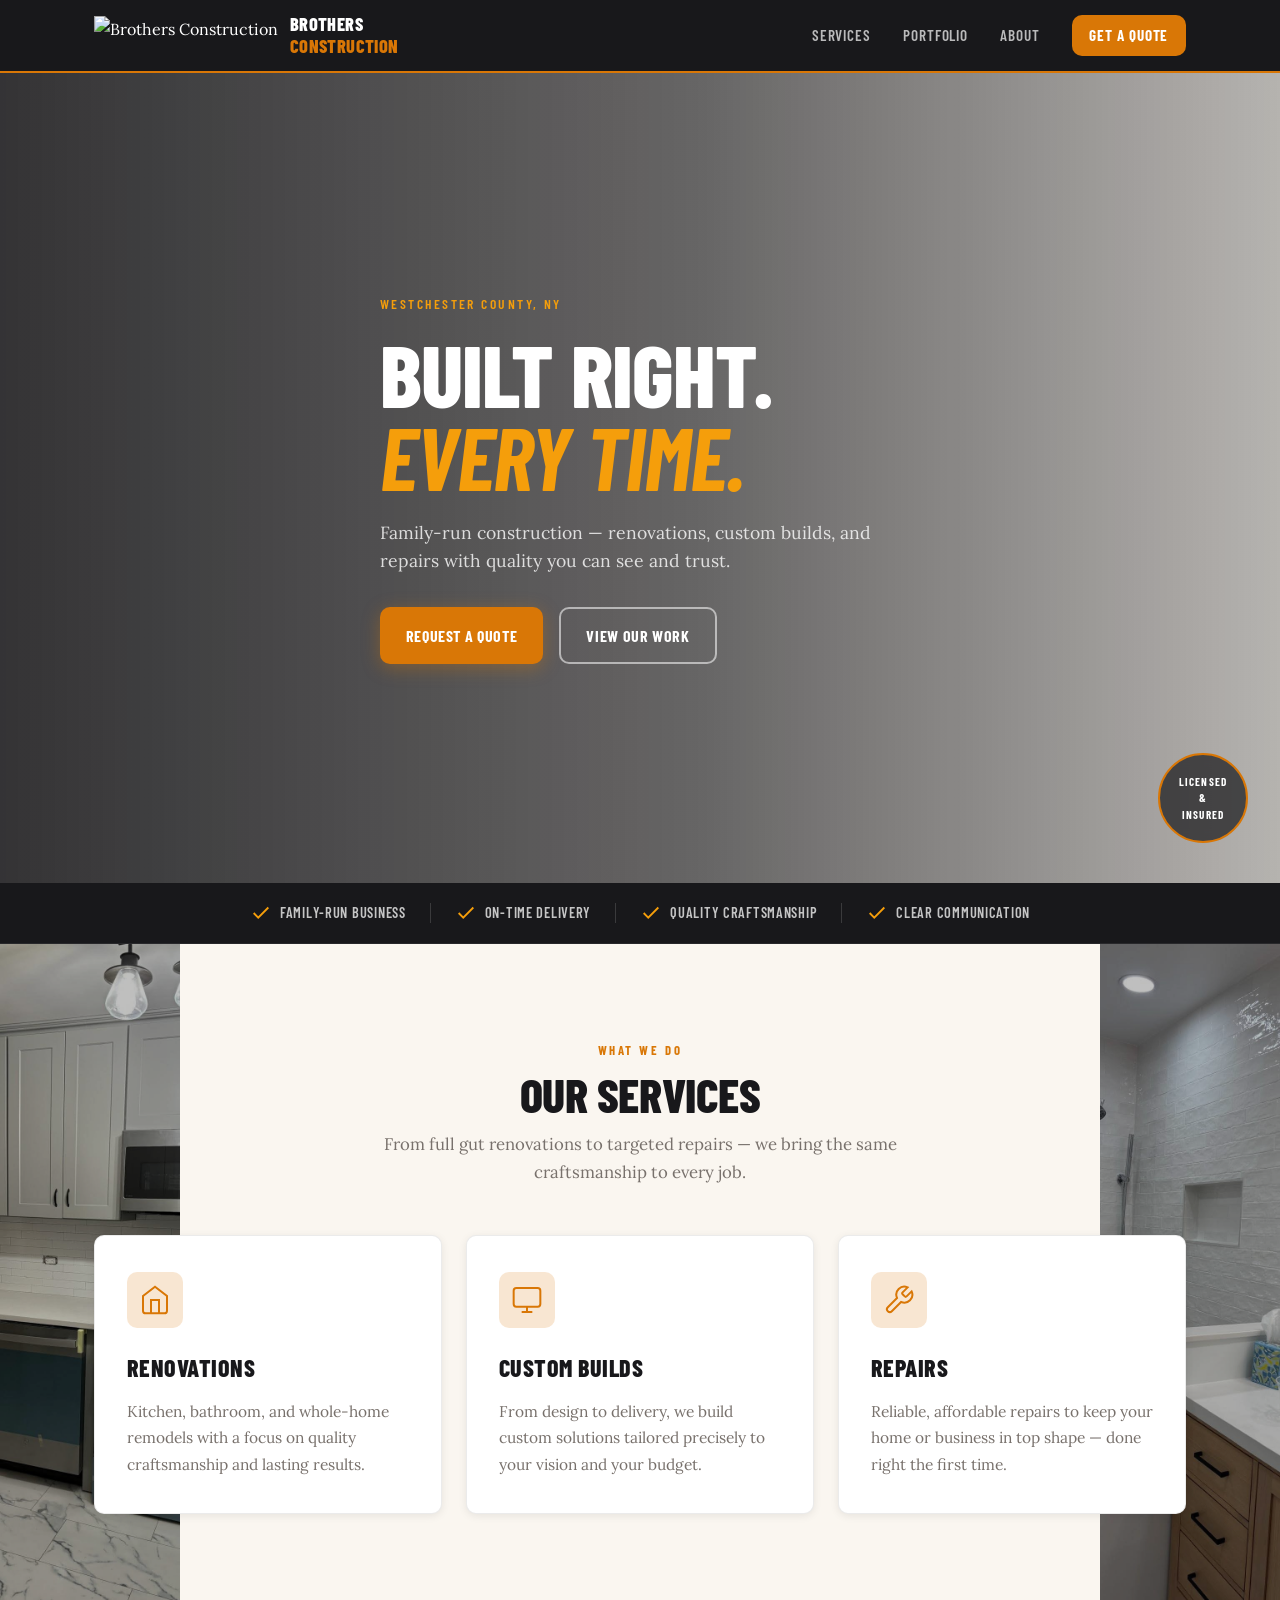
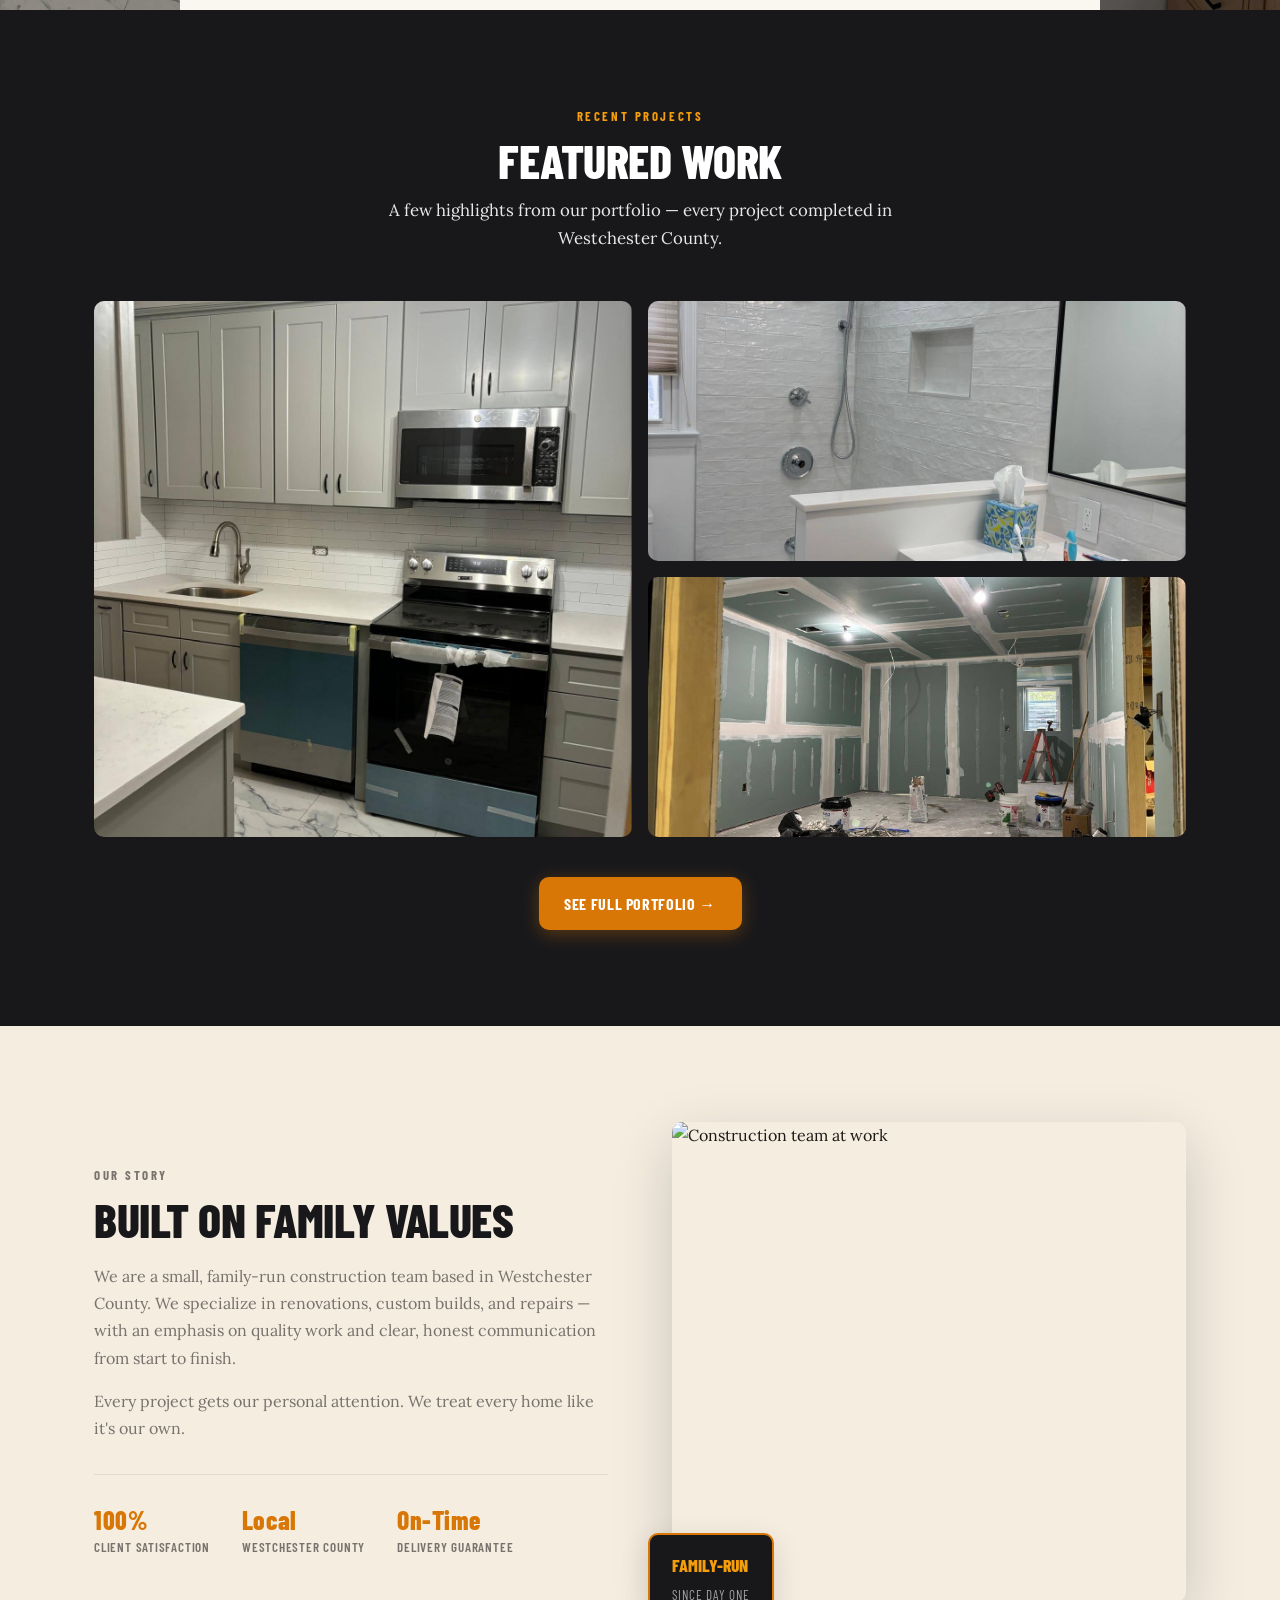
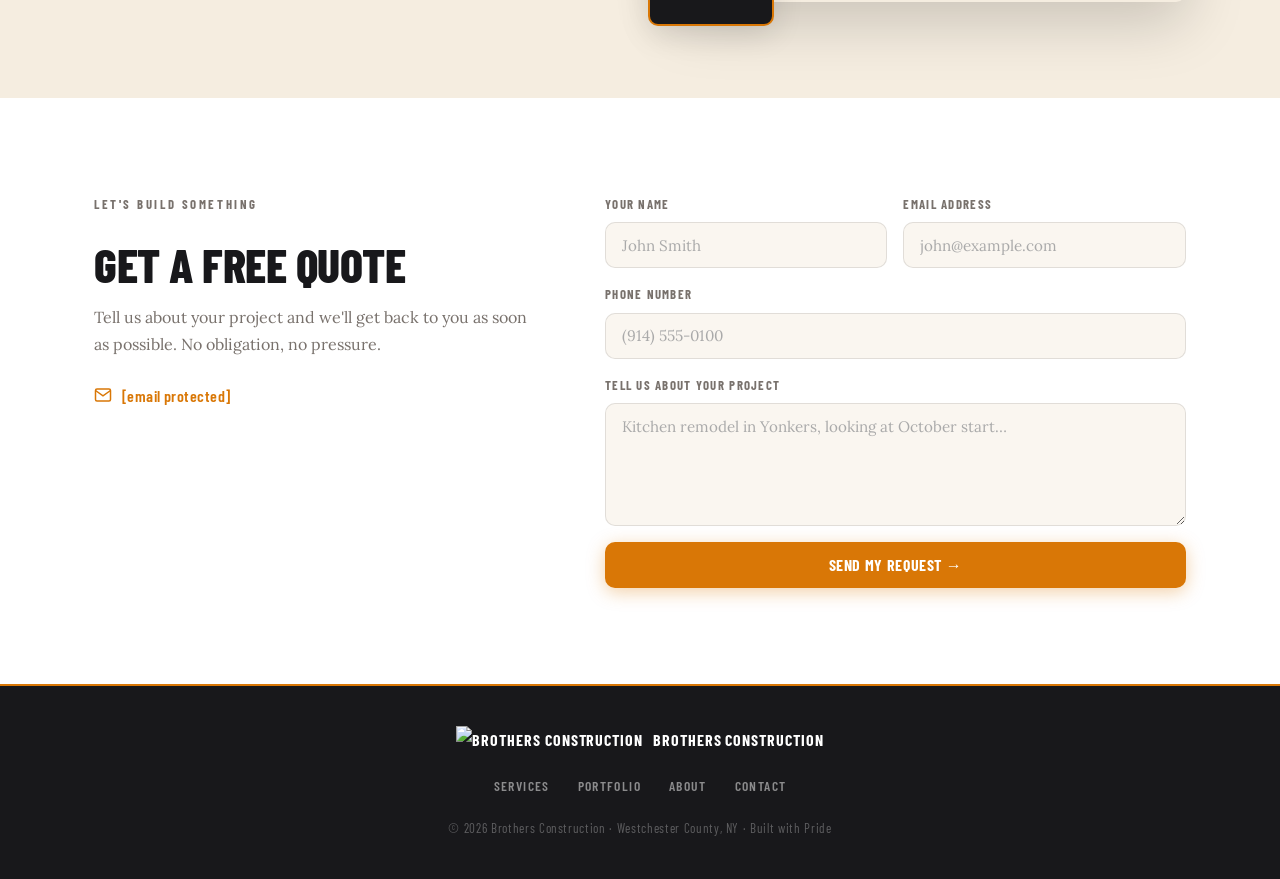
==== files/index.html @ b0f30722 "Add files via upload" ====
<!DOCTYPE html>
<html lang="en">
<head>
  <meta charset="utf-8" />
  <meta name="viewport" content="width=device-width, initial-scale=1" />
  <title>Brothers Construction — Westchester County</title>
  <link rel="stylesheet" href="styles.css">
  <link rel="icon" type="image/svg+xml" href="images/logo.png">
  <link rel="preconnect" href="https://fonts.googleapis.com">
  <link rel="preconnect" href="https://fonts.gstatic.com" crossorigin>
  <link href="https://fonts.googleapis.com/css2?family=Barlow+Condensed:wght@400;600;700;800&family=Lora:ital,wght@0,400;0,600;1,400&display=swap" rel="stylesheet">
</head>
<body>

  <!-- ═══ HEADER ═══ -->
  <header id="site-header">
    <div class="container nav-wrap">
      <a class="brand" href="index.html">
        <img src="images/logo.svg" alt="Brothers Construction" class="logo">
        <span class="brand-text">Brothers<br><em>Construction</em></span>
      </a>
      <nav class="menu" aria-label="Primary">
        <a href="#services">Services</a>
        <a href="portfolio.html">Portfolio</a>
        <a href="#about">About</a>
        <a href="#contact" class="nav-cta">Get a Quote</a>
      </nav>
      <button class="hamburger" aria-label="Open menu" aria-expanded="false" onclick="toggleMenu(this)">
        <span></span><span></span><span></span>
      </button>
    </div>
    <div id="mobile-menu" class="mobile-menu" hidden>
      <a href="#services" onclick="closeMobile()">Services</a>
      <a href="portfolio.html" onclick="closeMobile()">Portfolio</a>
      <a href="#about" onclick="closeMobile()">About</a>
      <a href="#contact" onclick="closeMobile()">Get a Quote</a>
    </div>
  </header>

  <!-- ═══ HERO ═══ -->
  <section class="hero" id="home">
    <div class="hero-overlay"></div>
    <div class="hero-bg" style="background-image:url('https://images.unsplash.com/photo-1556909114-f6e7ad7d3136?auto=format&fit=crop&w=1800&q=80')"></div>
    <div class="container hero-content">
      <p class="hero-eyebrow">Westchester County, NY</p>
      <h1>Built Right.<br><em>Every Time.</em></h1>
      <p class="hero-sub">Family-run construction — renovations, custom builds, and repairs with quality you can see and trust.</p>
      <div class="hero-actions">
        <a class="btn btn-primary" href="#contact">Request a Quote</a>
        <a class="btn btn-ghost" href="portfolio.html">View Our Work</a>
      </div>
    </div>
    <div class="hero-badge">
      <span>Licensed</span>
      <span>&amp;</span>
      <span>Insured</span>
    </div>
  </section>

  <!-- ═══ TRUST BAR ═══ -->
  <div class="trust-bar">
    <div class="container trust-inner">
      <div class="trust-item">
        <svg width="22" height="22" viewBox="0 0 24 24" fill="none" stroke="currentColor" stroke-width="2"><polyline points="20 6 9 17 4 12"/></svg>
        <span>Family-Run Business</span>
      </div>
      <div class="trust-divider"></div>
      <div class="trust-item">
        <svg width="22" height="22" viewBox="0 0 24 24" fill="none" stroke="currentColor" stroke-width="2"><polyline points="20 6 9 17 4 12"/></svg>
        <span>On-Time Delivery</span>
      </div>
      <div class="trust-divider"></div>
      <div class="trust-item">
        <svg width="22" height="22" viewBox="0 0 24 24" fill="none" stroke="currentColor" stroke-width="2"><polyline points="20 6 9 17 4 12"/></svg>
        <span>Quality Craftsmanship</span>
      </div>
      <div class="trust-divider"></div>
      <div class="trust-item">
        <svg width="22" height="22" viewBox="0 0 24 24" fill="none" stroke="currentColor" stroke-width="2"><polyline points="20 6 9 17 4 12"/></svg>
        <span>Clear Communication</span>
      </div>
    </div>
  </div>

  <!-- ═══ SERVICES ═══ -->
  <section id="services" class="section-services">
    <div class="services-side-img services-side-img--left">
      <img src="images/kitchen2 a.jpg" alt="">
    </div>
    <div class="services-side-img services-side-img--right">
      <img src="images/bathroom1 a.jpg" alt="">
    </div>
    <div class="container">
      <div class="section-header">
        <p class="section-label">What We Do</p>
        <h2>Our Services</h2>
        <p class="section-sub">From full gut renovations to targeted repairs — we bring the same craftsmanship to every job.</p>
      </div>
      <div class="services-grid">

        <div class="service-card">
          <div class="service-icon">
            <svg width="32" height="32" viewBox="0 0 24 24" fill="none" stroke="currentColor" stroke-width="1.5"><path d="M3 9l9-7 9 7v11a2 2 0 0 1-2 2H5a2 2 0 0 1-2-2z"/><polyline points="9 22 9 12 15 12 15 22"/></svg>
          </div>
          <h3>Renovations</h3>
          <p>Kitchen, bathroom, and whole-home remodels with a focus on quality craftsmanship and lasting results.</p>
        </div>

        <div class="service-card">
          <div class="service-icon">
            <svg width="32" height="32" viewBox="0 0 24 24" fill="none" stroke="currentColor" stroke-width="1.5"><rect x="2" y="3" width="20" height="14" rx="2"/><line x1="8" y1="21" x2="16" y2="21"/><line x1="12" y1="17" x2="12" y2="21"/></svg>
          </div>
          <h3>Custom Builds</h3>
          <p>From design to delivery, we build custom solutions tailored precisely to your vision and your budget.</p>
        </div>

        <div class="service-card">
          <div class="service-icon">
            <svg width="32" height="32" viewBox="0 0 24 24" fill="none" stroke="currentColor" stroke-width="1.5"><path d="M14.7 6.3a1 1 0 0 0 0 1.4l1.6 1.6a1 1 0 0 0 1.4 0l3.77-3.77a6 6 0 0 1-7.94 7.94l-6.91 6.91a2.12 2.12 0 0 1-3-3l6.91-6.91a6 6 0 0 1 7.94-7.94l-3.76 3.76z"/></svg>
          </div>
          <h3>Repairs</h3>
          <p>Reliable, affordable repairs to keep your home or business in top shape — done right the first time.</p>
        </div>

      </div>
    </div>
  </section>

  <!-- ═══ FEATURED WORK ═══ -->
  <section id="work" class="section-work">
    <div class="container">
      <div class="section-header section-header--light">
        <p class="section-label">Recent Projects</p>
        <h2>Featured Work</h2>
        <p class="section-sub">A few highlights from our portfolio — every project completed in Westchester County.</p>
      </div>
      <div class="work-grid">
        <div class="work-tile work-tile--tall book-wrap">
          <img src="images/kitchen2 a.jpg" alt="Kitchen remodel" loading="lazy">
          <div class="work-tile-label">Kitchen Remodel</div>
        </div>
        <div class="work-tile book-wrap">
          <img src="images/bathroom1 a.jpg" alt="Bathroom renovation" loading="lazy">
          <div class="work-tile-label">Bathroom Renovation</div>
        </div>
        <div class="work-tile book-wrap">
          <img src="images/basement1 a2.jpg" alt="Basement finish" loading="lazy">
          <div class="work-tile-label">Basement Finish</div>
        </div>
      </div>
      <div class="work-cta">
        <a class="btn btn-primary" href="portfolio.html">See Full Portfolio →</a>
      </div>
    </div>
  </section>

  <!-- ═══ ABOUT ═══ -->
  <section id="about" class="section-about">
    <div class="container about-layout">
      <div class="about-text">
        <p class="section-label">Our Story</p>
        <h2>Built on Family Values</h2>
        <p>We are a small, family-run construction team based in Westchester County. We specialize in renovations, custom builds, and repairs — with an emphasis on quality work and clear, honest communication from start to finish.</p>
        <p>Every project gets our personal attention. We treat every home like it's our own.</p>
        <div class="about-stats">
          <div class="stat">
            <span class="stat-num">100%</span>
            <span class="stat-label">Client Satisfaction</span>
          </div>
          <div class="stat">
            <span class="stat-num">Local</span>
            <span class="stat-label">Westchester County</span>
          </div>
          <div class="stat">
            <span class="stat-num">On-Time</span>
            <span class="stat-label">Delivery Guarantee</span>
          </div>
        </div>
      </div>
      <div class="about-img-wrap">
        <img src="https://images.unsplash.com/photo-1581578731548-c64695cc6952?auto=format&fit=crop&w=800&q=80" alt="Construction team at work">
        <div class="about-img-badge">
          <strong>Family-Run</strong>
          <span>Since Day One</span>
        </div>
      </div>
    </div>
  </section>

  <!-- ═══ CONTACT ═══ -->
  <section id="contact" class="section-contact">
    <div class="container contact-layout">
      <div class="contact-text">
        <p class="section-label">Let's Build Something</p>
        <h2>Get a Free Quote</h2>
        <p>Tell us about your project and we'll get back to you as soon as possible. No obligation, no pressure.</p>
        <div class="contact-details">
          <a href="/cdn-cgi/l/email-protection#284a5a475c404d5a5b4b47465b5c5a5d4b5c414746101d684f45494144064b4745" class="contact-link">
            <svg width="18" height="18" viewBox="0 0 24 24" fill="none" stroke="currentColor" stroke-width="2"><path d="M4 4h16c1.1 0 2 .9 2 2v12c0 1.1-.9 2-2 2H4c-1.1 0-2-.9-2-2V6c0-1.1.9-2 2-2z"/><polyline points="22,6 12,13 2,6"/></svg>
            <span class="__cf_email__" data-cfemail="4c2e3e233824293e3f2f23223f383e392f3825232274790c2b212d2520622f2321">[email&#160;protected]</span>
          </a>
        </div>
      </div>
      <form class="contact-form" method="post" action="#" onsubmit="handleSubmit(event)">
        <div class="form-row">
          <label class="form-field">
            <span>Your Name</span>
            <input required name="name" autocomplete="name" placeholder="John Smith">
          </label>
          <label class="form-field">
            <span>Email Address</span>
            <input required type="email" name="email" autocomplete="email" placeholder="john@example.com">
          </label>
        </div>
        <label class="form-field">
          <span>Phone Number</span>
          <input name="phone" autocomplete="tel" placeholder="(914) 555-0100">
        </label>
        <label class="form-field">
          <span>Tell us about your project</span>
          <textarea required name="message" rows="5" placeholder="Kitchen remodel in Yonkers, looking at October start…"></textarea>
        </label>
        <button class="btn btn-primary btn-full" type="submit">Send My Request →</button>
        <p id="form-success" class="form-success" hidden>✓ Thanks! We'll be in touch soon.</p>
      </form>
    </div>
  </section>

  <!-- ═══ FOOTER ═══ -->
  <footer>
    <div class="container footer-inner">
      <a class="brand brand--footer" href="index.html">
        <img src="images/logo.svg" alt="Brothers Construction" class="logo logo--sm">
        <span>Brothers Construction</span>
      </a>
      <nav class="footer-nav">
        <a href="#services">Services</a>
        <a href="portfolio.html">Portfolio</a>
        <a href="#about">About</a>
        <a href="#contact">Contact</a>
      </nav>
      <p class="footer-copy">© <span id="year"></span> Brothers Construction · Westchester County, NY · Built with Pride</p>
    </div>
  </footer>

  <script data-cfasync="false" src="/cdn-cgi/scripts/5c5dd728/cloudflare-static/email-decode.min.js"></script><script>
    document.getElementById('year').textContent = new Date().getFullYear();

    function toggleMenu(btn) {
      const menu = document.getElementById('mobile-menu');
      const open = !menu.hidden;
      menu.hidden = open;
      btn.setAttribute('aria-expanded', String(!open));
      btn.classList.toggle('is-open', !open);
    }

    function closeMobile() {
      const menu = document.getElementById('mobile-menu');
      menu.hidden = true;
      document.querySelector('.hamburger').setAttribute('aria-expanded', 'false');
    }

    function handleSubmit(e) {
      e.preventDefault();
      document.getElementById('form-success').hidden = false;
      e.target.reset();
    }

    // Scroll-reveal
    const observer = new IntersectionObserver((entries) => {
      entries.forEach(el => {
        if (el.isIntersecting) { el.target.classList.add('revealed'); observer.unobserve(el.target); }
      });
    }, { threshold: 0.1 });
    document.querySelectorAll('.service-card, .about-text, .about-img-wrap, .contact-text, .contact-form').forEach(el => {
      el.classList.add('reveal');
      observer.observe(el);
    });

    // Book-open observer
    const bookObserver = new IntersectionObserver((entries) => {
      entries.forEach((entry, i) => {
        if (entry.isIntersecting) {
          setTimeout(() => entry.target.classList.add('book-open'), i * 150);
          bookObserver.unobserve(entry.target);
        }
      });
    }, { threshold: 0.2 });
    document.querySelectorAll('.book-wrap').forEach(el => bookObserver.observe(el));

    // Services side images — slide in on enter, slide out on exit
    const servicesSection = document.getElementById('services');
    function updateSideImages() {
      const rect = servicesSection.getBoundingClientRect();
      const inView  = rect.top < window.innerHeight * 0.75 && rect.bottom > window.innerHeight * 0.25;
      const pastView = rect.bottom < window.innerHeight * 0.25;
      servicesSection.classList.toggle('side-visible', inView);
      servicesSection.classList.toggle('side-gone', pastView);
    }
    window.addEventListener('scroll', updateSideImages, { passive: true });
    updateSideImages();

    // Sticky header shrink
    window.addEventListener('scroll', () => {
      document.getElementById('site-header').classList.toggle('scrolled', window.scrollY > 60);
    });
  </script>
</body>
</html>
---- files/styles.css ----
/* ═══════════════════════════════════════════════
   Brothers Construction — Revamped Stylesheet
   Aesthetic: Industrial-Craftsman · Dark & Warm
═══════════════════════════════════════════════ */

@import url('https://fonts.googleapis.com/css2?family=Barlow+Condensed:wght@400;600;700;800&family=Lora:ital,wght@0,400;0,600;1,400&display=swap');

:root {
  /* Palette */
  --coal:    #18181b;
  --slate:   #27272a;
  --slate2:  #3f3f46;
  --cream:   #faf6f0;
  --warm:    #f5ede0;
  --amber:   #d97706;
  --amber2:  #f59e0b;
  --amber-glow: rgba(217,119,6,.18);
  --white:   #ffffff;
  --ink:     #1c1917;
  --muted:   #78716c;
  --border:  rgba(0,0,0,.08);

  /* Typography */
  --font-display: 'Barlow Condensed', sans-serif;
  --font-body:    'Lora', Georgia, serif;

  /* Radius & Shadow */
  --r: 10px;
  --shadow-sm:  0 2px 8px rgba(0,0,0,.08);
  --shadow-md:  0 8px 30px rgba(0,0,0,.12);
  --shadow-lg:  0 20px 60px rgba(0,0,0,.18);
  --ring: 0 0 0 3px rgba(217,119,6,.4);
}

/* ── Reset ── */
*, *::before, *::after { box-sizing: border-box; margin: 0; padding: 0; }
html { scroll-behavior: smooth; font-size: 16px; }
body {
  font-family: var(--font-body);
  background: var(--cream);
  color: var(--ink);
  line-height: 1.7;
  -webkit-font-smoothing: antialiased;
}
img { display: block; max-width: 100%; }
a { color: inherit; text-decoration: none; }
button { font-family: inherit; }

/* ── Layout ── */
.container { max-width: 1140px; margin-inline: auto; padding-inline: 1.5rem; }

/* ── Scroll Reveal ── */
.reveal { opacity: 0; transform: translateY(28px); transition: opacity .6s ease, transform .6s ease; }
.reveal.revealed { opacity: 1; transform: none; }

/* ── Book-Open Reveal ── */
.book-wrap {
  position: relative;
  overflow: hidden;
  border-radius: 8px;
}
/* The actual image sits behind the panels */
.book-wrap img {
  display: block;
  width: 100%;
  height: 100%;
  object-fit: cover;
}
/* Left and right panels overlay the image */
.book-wrap::before,
.book-wrap::after {
  content: '';
  position: absolute;
  top: 0;
  width: 50.5%; /* slight overlap to avoid hairline gap */
  height: 100%;
  background: var(--coal);
  z-index: 2;
  transition: transform .9s cubic-bezier(.16,1,.3,1);
  transform-origin: center;
}
.book-wrap::before {
  left: 0;
  transform-origin: left center;
  transform: rotateY(0deg);
}
.book-wrap::after {
  right: 0;
  transform-origin: right center;
  transform: rotateY(0deg);
}
/* Open state — panels swing away */
.book-wrap.book-open::before {
  transform: rotateY(-90deg);
}
.book-wrap.book-open::after {
  transform: rotateY(90deg);
}
/* Stagger right panel slightly */
.book-wrap.book-open::after {
  transition-delay: .08s;
}

/* ════════════════════════
   BUTTONS
════════════════════════ */
.btn {
  display: inline-flex;
  align-items: center;
  gap: .5rem;
  font-family: var(--font-display);
  font-weight: 700;
  font-size: 1rem;
  letter-spacing: .04em;
  text-transform: uppercase;
  border: none;
  border-radius: var(--r);
  padding: .8rem 1.6rem;
  cursor: pointer;
  transition: transform .15s ease, box-shadow .15s ease, background .15s ease;
}
.btn:focus-visible { outline: none; box-shadow: var(--ring); }
.btn:active { transform: scale(.97); }

.btn-primary {
  background: var(--amber);
  color: #fff;
  box-shadow: 0 4px 18px rgba(217,119,6,.35);
}
.btn-primary:hover {
  background: var(--amber2);
  box-shadow: 0 6px 24px rgba(217,119,6,.45);
  transform: translateY(-2px);
}

.btn-ghost {
  background: transparent;
  color: #fff;
  border: 2px solid rgba(255,255,255,.55);
}
.btn-ghost:hover {
  background: rgba(255,255,255,.12);
  border-color: #fff;
}

.btn-full { width: 100%; justify-content: center; }

/* ════════════════════════
   HEADER
════════════════════════ */
#site-header {
  position: sticky;
  top: 0;
  z-index: 100;
  background: var(--coal);
  border-bottom: 2px solid var(--amber);
  transition: padding .25s ease, box-shadow .25s ease;
}
#site-header.scrolled {
  box-shadow: 0 4px 24px rgba(0,0,0,.3);
}

.nav-wrap {
  display: flex;
  align-items: center;
  justify-content: space-between;
  padding-block: .9rem;
  gap: 1rem;
}

.brand {
  display: flex;
  align-items: center;
  gap: .75rem;
  color: #fff;
}
.brand-text {
  font-family: var(--font-display);
  font-weight: 800;
  font-size: 1.15rem;
  line-height: 1.15;
  letter-spacing: .02em;
  text-transform: uppercase;
  color: #fff;
}
.brand-text em {
  font-style: normal;
  color: var(--amber);
}
.logo { height: 40px; width: auto; }
.logo--sm { height: 28px; }

.menu {
  display: flex;
  align-items: center;
  gap: 2rem;
}
.menu a {
  font-family: var(--font-display);
  font-weight: 600;
  font-size: .95rem;
  letter-spacing: .06em;
  text-transform: uppercase;
  color: rgba(255,255,255,.7);
  transition: color .15s;
}
.menu a:hover { color: #fff; }
.nav-cta {
  background: var(--amber) !important;
  color: #fff !important;
  padding: .5rem 1.1rem;
  border-radius: var(--r);
  font-weight: 700 !important;
  transition: background .15s, transform .15s !important;
}
.nav-cta:hover { background: var(--amber2) !important; transform: translateY(-1px); }

/* Hamburger */
.hamburger {
  display: none;
  flex-direction: column;
  gap: 5px;
  background: transparent;
  border: none;
  cursor: pointer;
  padding: .3rem;
}
.hamburger span {
  display: block;
  width: 24px;
  height: 2px;
  background: #fff;
  border-radius: 2px;
  transition: transform .25s, opacity .25s;
}
.hamburger.is-open span:nth-child(1) { transform: translateY(7px) rotate(45deg); }
.hamburger.is-open span:nth-child(2) { opacity: 0; }
.hamburger.is-open span:nth-child(3) { transform: translateY(-7px) rotate(-45deg); }

/* Mobile menu */
.mobile-menu {
  background: var(--slate);
  border-top: 1px solid rgba(255,255,255,.08);
  padding-block: .5rem;
}
.mobile-menu a {
  display: block;
  font-family: var(--font-display);
  font-weight: 600;
  font-size: 1rem;
  letter-spacing: .06em;
  text-transform: uppercase;
  color: rgba(255,255,255,.75);
  padding: .9rem 1.5rem;
  border-bottom: 1px solid rgba(255,255,255,.06);
  transition: color .15s, background .15s;
}
.mobile-menu a:last-child { border: none; }
.mobile-menu a:hover { color: var(--amber2); background: rgba(255,255,255,.04); }

/* ════════════════════════
   HERO
════════════════════════ */
.hero {
  position: relative;
  min-height: 90vh;
  display: flex;
  align-items: center;
  overflow: hidden;
  padding-block: 6rem;
}
.hero-bg {
  position: absolute;
  inset: 0;
  background-size: cover;
  background-position: center;
  transform: scale(1.04);
  transition: transform 8s ease;
  animation: heroZoom 8s ease forwards;
}
@keyframes heroZoom { from { transform: scale(1.04); } to { transform: scale(1); } }

.hero-overlay {
  position: absolute;
  inset: 0;
  background: linear-gradient(
    to right,
    rgba(24,24,27,.88) 0%,
    rgba(24,24,27,.65) 55%,
    rgba(24,24,27,.3) 100%
  );
  z-index: 1;
}
.hero-content {
  position: relative;
  z-index: 2;
  max-width: 680px;
  animation: heroFade .9s ease .1s both;
}
@keyframes heroFade { from { opacity: 0; transform: translateY(24px); } to { opacity: 1; transform: none; } }

.hero-eyebrow {
  font-family: var(--font-display);
  font-weight: 600;
  font-size: .85rem;
  letter-spacing: .18em;
  text-transform: uppercase;
  color: var(--amber2);
  margin-bottom: 1rem;
}
.hero h1 {
  font-family: var(--font-display);
  font-weight: 800;
  font-size: clamp(3rem, 7vw, 5.5rem);
  line-height: .95;
  letter-spacing: -.01em;
  text-transform: uppercase;
  color: #fff;
  margin-bottom: 1.25rem;
}
.hero h1 em {
  font-style: italic;
  color: var(--amber2);
  font-weight: 700;
}
.hero-sub {
  font-size: 1.1rem;
  color: rgba(255,255,255,.8);
  max-width: 520px;
  margin-bottom: 2rem;
  line-height: 1.6;
}
.hero-actions { display: flex; gap: 1rem; flex-wrap: wrap; }

.hero-badge {
  position: absolute;
  bottom: 2.5rem;
  right: 2rem;
  z-index: 2;
  display: flex;
  flex-direction: column;
  align-items: center;
  justify-content: center;
  width: 90px;
  height: 90px;
  border-radius: 50%;
  border: 2px solid var(--amber);
  background: rgba(24,24,27,.7);
  backdrop-filter: blur(6px);
  color: #fff;
  font-family: var(--font-display);
  font-weight: 700;
  font-size: .7rem;
  letter-spacing: .1em;
  text-transform: uppercase;
  text-align: center;
  line-height: 1.4;
  gap: 1px;
  animation: badgeSpin 20s linear infinite;
}
@keyframes badgeSpin { to { transform: rotate(360deg); } }
.hero-badge span { animation: badgeSpin 20s linear infinite reverse; display: block; }

/* ════════════════════════
   TRUST BAR
════════════════════════ */
.trust-bar {
  background: var(--coal);
  border-bottom: 1px solid rgba(255,255,255,.07);
  padding-block: 1.1rem;
}
.trust-inner {
  display: flex;
  align-items: center;
  justify-content: center;
  gap: 1.5rem;
  flex-wrap: wrap;
}
.trust-item {
  display: flex;
  align-items: center;
  gap: .5rem;
  color: rgba(255,255,255,.75);
  font-family: var(--font-display);
  font-weight: 600;
  font-size: .9rem;
  letter-spacing: .05em;
  text-transform: uppercase;
}
.trust-item svg { color: var(--amber2); flex-shrink: 0; }
.trust-divider { width: 1px; height: 20px; background: rgba(255,255,255,.15); }

/* ════════════════════════
   SECTION SHARED
════════════════════════ */
.section-header { text-align: center; margin-bottom: 3rem; }
.section-header--light h2,
.section-header--light .section-sub { color: rgba(255,255,255,.9); }
.section-header--light .section-label { color: var(--amber2); }

.section-label {
  display: block;
  font-family: var(--font-display);
  font-weight: 700;
  font-size: .8rem;
  letter-spacing: .2em;
  text-transform: uppercase;
  color: var(--amber);
  margin-bottom: .5rem;
}
h2 {
  font-family: var(--font-display);
  font-weight: 800;
  font-size: clamp(2rem, 4vw, 3rem);
  line-height: 1;
  letter-spacing: -.01em;
  text-transform: uppercase;
  color: var(--coal);
  margin-bottom: .75rem;
}
.section-sub { color: var(--muted); font-size: 1.05rem; max-width: 540px; margin-inline: auto; }

/* ════════════════════════
   SERVICES
════════════════════════ */
.section-services {
  padding-block: 6rem;
  background: var(--cream);
  position: relative;
  overflow: hidden;
}

/* Side images */
.services-side-img {
  position: absolute;
  top: 0;
  width: 180px;
  height: 100%;
  pointer-events: none;
  z-index: 0;
  overflow: hidden;
}
.services-side-img--left  { left: 0; }
.services-side-img--right { right: 0; }

.services-side-img img {
  width: 100%;
  height: 100%;
  object-fit: cover;
  opacity: 0;
  transform: translateY(-60px);
  transition: transform .7s cubic-bezier(.16,1,.3,1), opacity .5s ease;
  border-radius: 0;
  filter: brightness(.75) saturate(.85);
}
/* Fade-in when section is in view */
.section-services.side-visible .services-side-img img {
  opacity: 1;
  transform: translateY(0);
}
.services-side-img--right img {
  transition-delay: .1s;
}
/* Fade out as user scrolls past */
.section-services.side-gone .services-side-img img {
  opacity: 0;
  transform: translateY(-60px);
  transition: transform .5s ease, opacity .4s ease;
}

/* Container sits above the images */
.section-services .container { position: relative; z-index: 1; }

.services-grid {
  display: grid;
  grid-template-columns: repeat(auto-fit, minmax(280px, 1fr));
  gap: 1.5rem;
}
.service-card {
  background: var(--white);
  border: 1px solid var(--border);
  border-radius: var(--r);
  padding: 2.25rem 2rem;
  box-shadow: var(--shadow-sm);
  transition: box-shadow .2s ease, transform .2s ease;
  position: relative;
  overflow: hidden;
}
.service-card::before {
  content: '';
  position: absolute;
  top: 0; left: 0; right: 0;
  height: 3px;
  background: linear-gradient(90deg, var(--amber), var(--amber2));
  transform: scaleX(0);
  transform-origin: left;
  transition: transform .3s ease;
}
.service-card:hover { box-shadow: var(--shadow-md); transform: translateY(-4px); }
.service-card:hover::before { transform: scaleX(1); }

.service-icon {
  width: 56px; height: 56px;
  display: flex; align-items: center; justify-content: center;
  background: var(--amber-glow);
  border-radius: var(--r);
  margin-bottom: 1.25rem;
  color: var(--amber);
}
.service-card h3 {
  font-family: var(--font-display);
  font-weight: 800;
  font-size: 1.5rem;
  letter-spacing: .02em;
  text-transform: uppercase;
  color: var(--coal);
  margin-bottom: .6rem;
}
.service-card p { color: var(--muted); font-size: .97rem; }

/* ════════════════════════
   FEATURED WORK
════════════════════════ */
.section-work { padding-block: 6rem; background: var(--coal); }
.section-work h2 { color: #fff; }

.work-grid {
  display: grid;
  grid-template-columns: 1fr 1fr;
  grid-template-rows: 260px 260px;
  gap: 1rem;
}
.work-tile {
  position: relative;
  border-radius: var(--r);
  overflow: hidden;
  cursor: pointer;
  perspective: 800px;
}
.work-tile--tall { grid-row: span 2; }
.work-tile img {
  width: 100%; height: 100%;
  object-fit: cover;
  transition: transform .4s ease;
}
.work-tile:hover img { transform: scale(1.05); }
.work-tile-label {
  position: absolute;
  bottom: 0; left: 0; right: 0;
  background: linear-gradient(transparent, rgba(0,0,0,.7));
  color: #fff;
  font-family: var(--font-display);
  font-weight: 700;
  font-size: .9rem;
  letter-spacing: .08em;
  text-transform: uppercase;
  padding: 1.5rem 1rem .9rem;
  transform: translateY(4px);
  opacity: 0;
  transition: opacity .3s ease, transform .3s ease;
}
.work-tile:hover .work-tile-label { opacity: 1; transform: none; }

.work-cta { text-align: center; margin-top: 2.5rem; }

/* ════════════════════════
   ABOUT
════════════════════════ */
.section-about { padding-block: 6rem; background: var(--warm); }

.about-layout {
  display: grid;
  grid-template-columns: 1fr 1fr;
  gap: 4rem;
  align-items: center;
}
.about-text .section-label { margin-bottom: .5rem; }
.about-text h2 { margin-bottom: 1.25rem; }
.about-text p { color: var(--muted); margin-bottom: 1rem; }

.about-stats {
  display: flex;
  gap: 2rem;
  margin-top: 2rem;
  padding-top: 2rem;
  border-top: 1px solid var(--border);
  flex-wrap: wrap;
}
.stat { display: flex; flex-direction: column; gap: .2rem; }
.stat-num {
  font-family: var(--font-display);
  font-weight: 800;
  font-size: 1.6rem;
  color: var(--amber);
  line-height: 1;
  letter-spacing: .02em;
}
.stat-label { font-size: .82rem; color: var(--muted); text-transform: uppercase; letter-spacing: .06em; font-family: var(--font-display); font-weight: 600; }

.about-img-wrap {
  position: relative;
  border-radius: var(--r);
  overflow: visible;
}
.about-img-wrap img {
  width: 100%;
  height: 480px;
  object-fit: cover;
  border-radius: var(--r);
  box-shadow: var(--shadow-lg);
}
.about-img-badge {
  position: absolute;
  bottom: -1.5rem;
  left: -1.5rem;
  background: var(--coal);
  color: #fff;
  border-radius: var(--r);
  padding: 1rem 1.4rem;
  box-shadow: var(--shadow-md);
  border: 2px solid var(--amber);
}
.about-img-badge strong {
  display: block;
  font-family: var(--font-display);
  font-weight: 800;
  font-size: 1.1rem;
  text-transform: uppercase;
  color: var(--amber2);
}
.about-img-badge span { font-size: .82rem; color: rgba(255,255,255,.6); font-family: var(--font-display); letter-spacing: .06em; text-transform: uppercase; }

/* ════════════════════════
   CONTACT
════════════════════════ */
.section-contact { padding-block: 6rem; background: var(--white); }
.contact-layout {
  display: grid;
  grid-template-columns: 1fr 1.3fr;
  gap: 4rem;
  align-items: start;
}
.contact-text h2 { margin-bottom: 1rem; }
.contact-text p { color: var(--muted); margin-bottom: 1.5rem; }
.contact-details { display: flex; flex-direction: column; gap: .75rem; }
.contact-link {
  display: inline-flex;
  align-items: center;
  gap: .6rem;
  color: var(--amber);
  font-family: var(--font-display);
  font-weight: 600;
  font-size: 1rem;
  letter-spacing: .03em;
  transition: color .15s;
}
.contact-link:hover { color: var(--amber2); }
.contact-link svg { flex-shrink: 0; }

.contact-form { display: grid; gap: 1rem; }
.form-row { display: grid; grid-template-columns: 1fr 1fr; gap: 1rem; }
.form-field { display: flex; flex-direction: column; gap: .4rem; }
.form-field span {
  font-family: var(--font-display);
  font-weight: 700;
  font-size: .8rem;
  letter-spacing: .1em;
  text-transform: uppercase;
  color: var(--muted);
}
.form-field input,
.form-field textarea {
  background: var(--cream);
  border: 1.5px solid rgba(0,0,0,.1);
  border-radius: var(--r);
  padding: .8rem 1rem;
  font-family: var(--font-body);
  font-size: .95rem;
  color: var(--ink);
  transition: border-color .2s, box-shadow .2s;
  resize: vertical;
}
.form-field input:focus,
.form-field textarea:focus {
  outline: none;
  border-color: var(--amber);
  box-shadow: var(--ring);
}
.form-field input::placeholder,
.form-field textarea::placeholder { color: #aaa; }

.form-success {
  font-family: var(--font-display);
  font-weight: 700;
  font-size: 1rem;
  color: #16a34a;
  letter-spacing: .04em;
  margin-top: .25rem;
}

/* ════════════════════════
   FOOTER
════════════════════════ */
footer {
  background: var(--coal);
  border-top: 2px solid var(--amber);
  padding-block: 2.5rem;
}
.footer-inner {
  display: flex;
  flex-direction: column;
  align-items: center;
  gap: 1.25rem;
  text-align: center;
}
.brand--footer {
  display: flex;
  align-items: center;
  gap: .6rem;
  color: #fff;
  font-family: var(--font-display);
  font-weight: 700;
  font-size: 1rem;
  letter-spacing: .06em;
  text-transform: uppercase;
}
.footer-nav { display: flex; gap: 1.75rem; flex-wrap: wrap; justify-content: center; }
.footer-nav a {
  font-family: var(--font-display);
  font-weight: 600;
  font-size: .85rem;
  letter-spacing: .1em;
  text-transform: uppercase;
  color: rgba(255,255,255,.5);
  transition: color .15s;
}
.footer-nav a:hover { color: var(--amber2); }
.footer-copy { font-size: .82rem; color: rgba(255,255,255,.3); font-family: var(--font-display); letter-spacing: .05em; }

/* ════════════════════════
   PORTFOLIO PAGE EXTRAS
════════════════════════ */
.portfolio-hero {
  background: var(--coal);
  padding: 5rem 0 3.5rem;
  border-bottom: 2px solid var(--amber);
}
.portfolio-hero h1 {
  font-family: var(--font-display);
  font-weight: 800;
  font-size: clamp(2.5rem, 6vw, 4.5rem);
  text-transform: uppercase;
  color: #fff;
  margin-bottom: .5rem;
  letter-spacing: -.01em;
}
.portfolio-hero p { color: rgba(255,255,255,.6); font-size: 1.05rem; }

.portfolio-section { padding-block: 4rem; background: var(--cream); }
.portfolio-grid {
  display: grid;
  grid-template-columns: repeat(auto-fill, minmax(300px, 1fr));
  gap: 1.5rem;
}
.p-card {
  background: var(--white);
  border: 1px solid var(--border);
  border-radius: var(--r);
  overflow: hidden;
  box-shadow: var(--shadow-sm);
  transition: box-shadow .25s ease, transform .25s ease;
}
.p-card:hover { box-shadow: var(--shadow-md); transform: translateY(-4px); }
.p-card-img { width: 100%; height: 220px; object-fit: cover; }
.p-card-body { padding: 1.25rem 1.25rem 1rem; }
.p-card-body h3 {
  font-family: var(--font-display);
  font-weight: 800;
  font-size: 1.3rem;
  text-transform: uppercase;
  color: var(--coal);
  margin-bottom: .3rem;
}
.p-card-body p { color: var(--muted); font-size: .92rem; margin-bottom: .9rem; }

/* Case Studies */
.case-studies-section { padding-block: 4rem; background: var(--warm); }
.case-section-header { text-align: center; margin-bottom: 3rem; }

.case-card {
  background: var(--white);
  border: 1px solid var(--border);
  border-radius: var(--r);
  padding: 2rem;
  box-shadow: var(--shadow-sm);
  margin-bottom: 2rem;
  scroll-margin-top: 90px;
}
.case-card h3 {
  font-family: var(--font-display);
  font-weight: 800;
  font-size: 1.6rem;
  text-transform: uppercase;
  color: var(--coal);
  margin-bottom: .3rem;
}
.case-card .scope { color: var(--muted); margin-bottom: 1.25rem; font-size: .95rem; }
.before-after {
  display: grid;
  grid-template-columns: 1fr 1fr;
  gap: 1rem;
}
.before-after h4 {
  font-family: var(--font-display);
  font-weight: 700;
  font-size: .85rem;
  letter-spacing: .15em;
  text-transform: uppercase;
  color: var(--muted);
  margin-bottom: .6rem;
}
.before-after h4.after { color: var(--amber); }
.ba-img {
  width: 100%;
  border-radius: 8px;
  margin-bottom: .75rem;
  box-shadow: var(--shadow-sm);
  object-fit: cover;
  aspect-ratio: 4/3;
}
.back-link { margin-top: 1.25rem; }

/* Portfolio CTA bar */
.portfolio-cta-bar {
  background: var(--coal);
  padding-block: 3rem;
  text-align: center;
}
.portfolio-cta-bar p {
  font-family: var(--font-display);
  font-weight: 700;
  font-size: 1.35rem;
  text-transform: uppercase;
  letter-spacing: .05em;
  color: rgba(255,255,255,.8);
  margin-bottom: 1.25rem;
}

/* ════════════════════════
   RESPONSIVE
════════════════════════ */
@media (max-width: 900px) {
  .menu { display: none; }
  .hamburger { display: flex; }
  .about-layout { grid-template-columns: 1fr; gap: 2.5rem; }
  .about-img-wrap img { height: 320px; }
  .about-img-badge { left: .5rem; bottom: -1rem; }
  .contact-layout { grid-template-columns: 1fr; gap: 2.5rem; }
  .work-grid { grid-template-columns: 1fr; grid-template-rows: auto; }
  .work-tile--tall { grid-row: span 1; height: 280px; }
  .work-tile { height: 240px; }
  .trust-inner { gap: .75rem 1rem; }
  .trust-divider { display: none; }
}

@media (max-width: 600px) {
  .form-row { grid-template-columns: 1fr; }
  .before-after { grid-template-columns: 1fr; }
  .hero { min-height: 80vh; }
  .hero-badge { display: none; }
  .about-stats { gap: 1.25rem; }
}
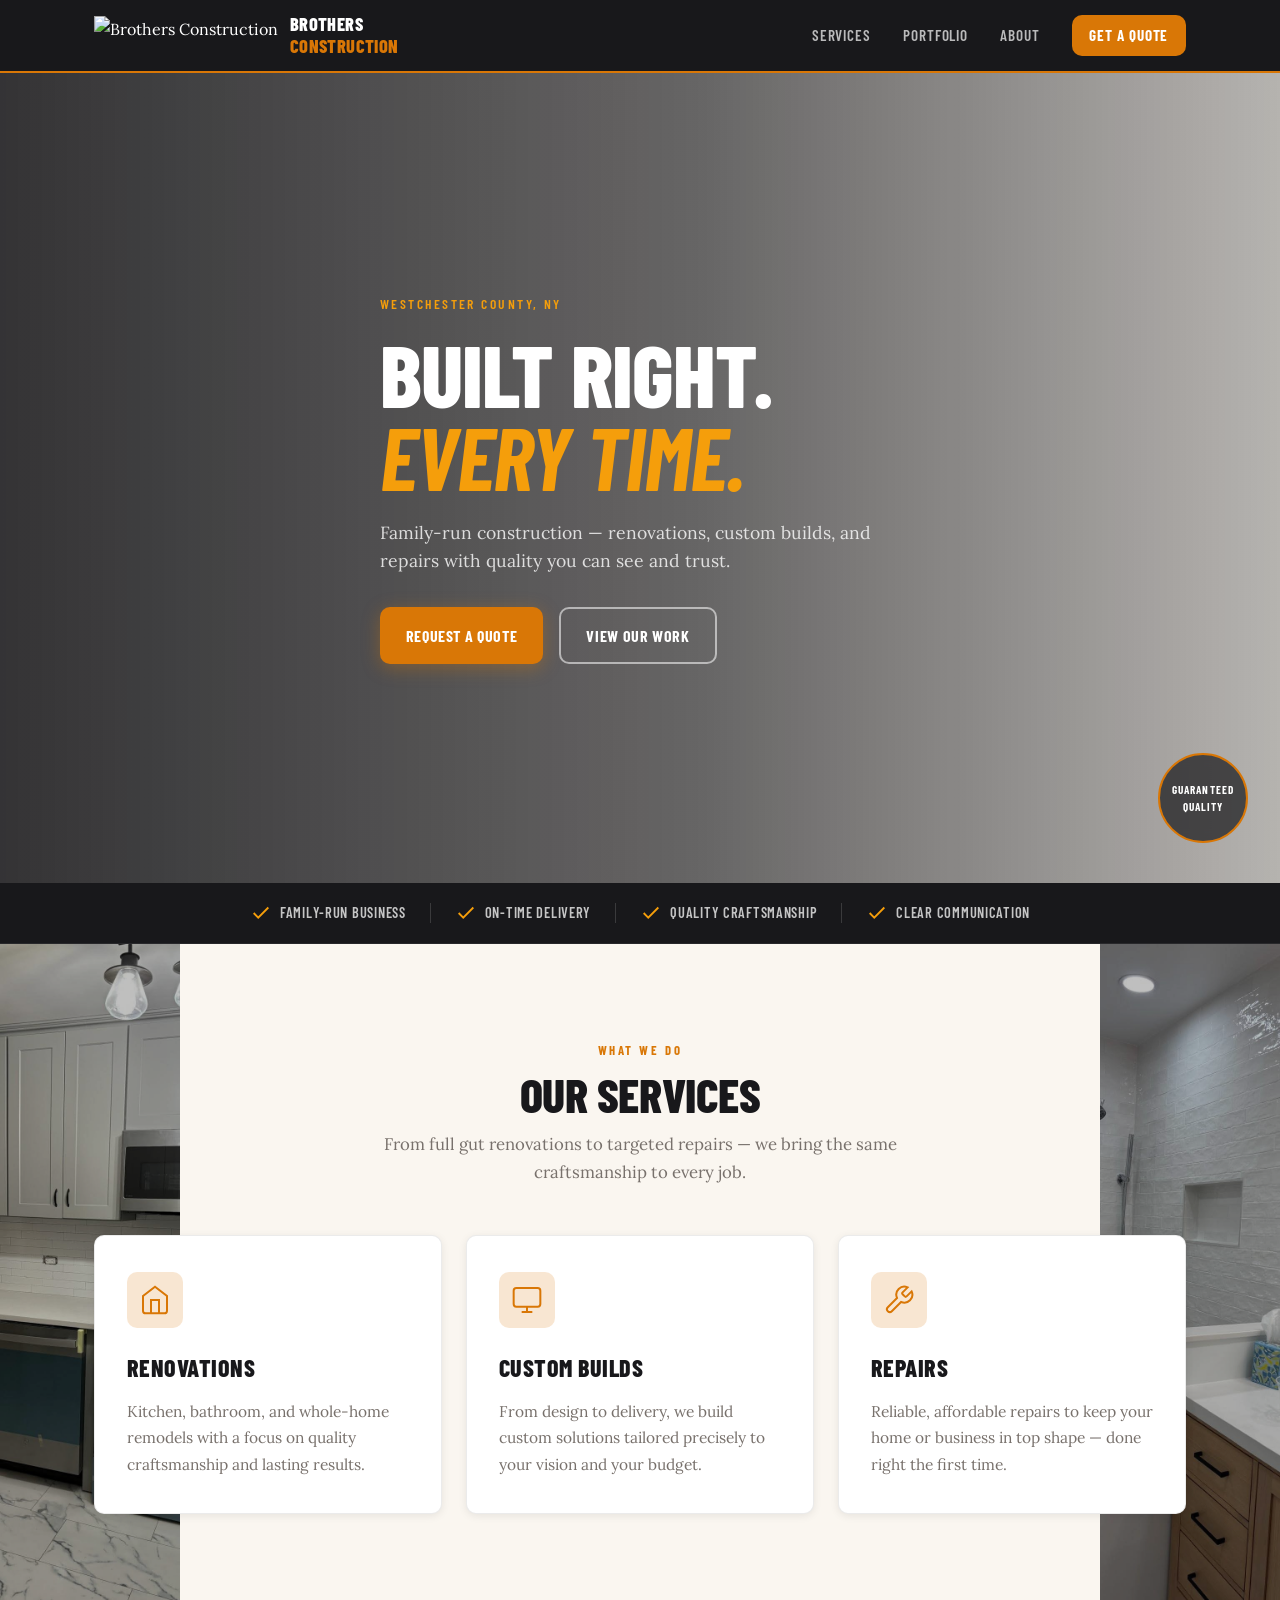
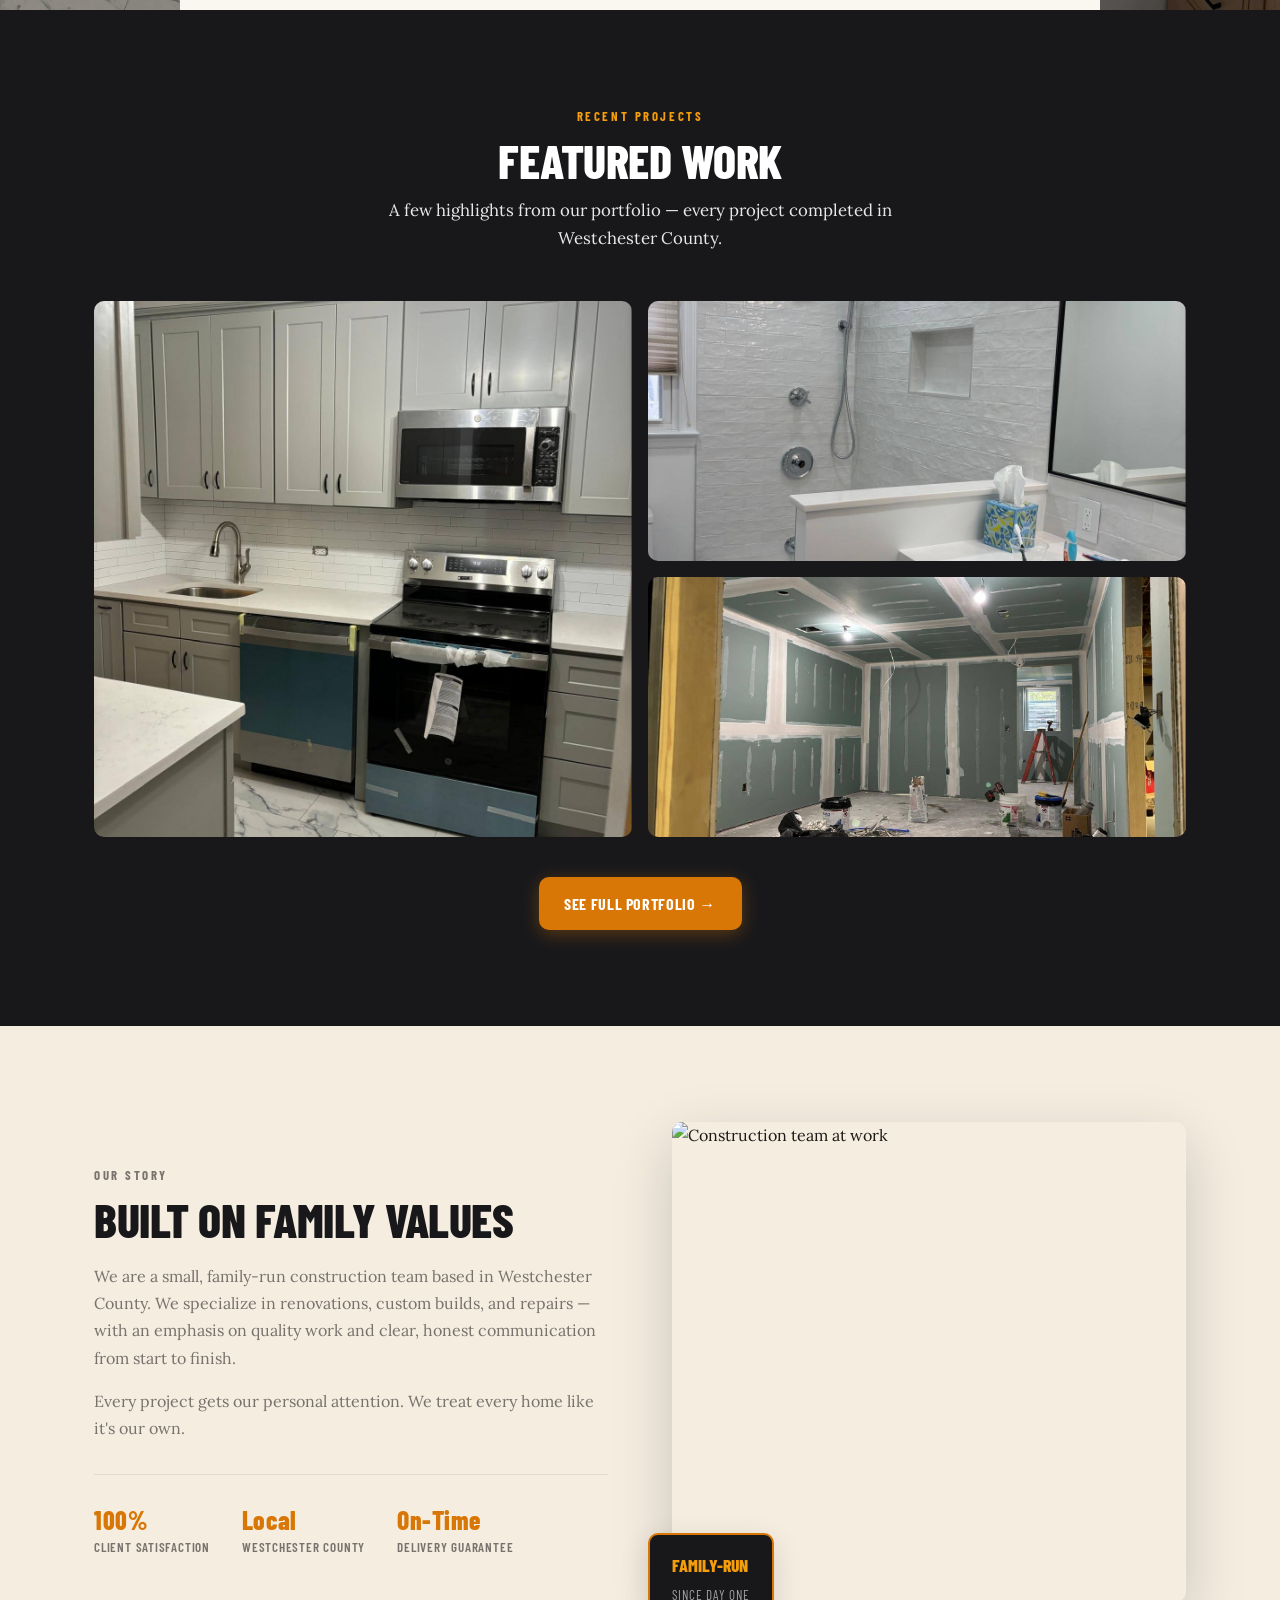
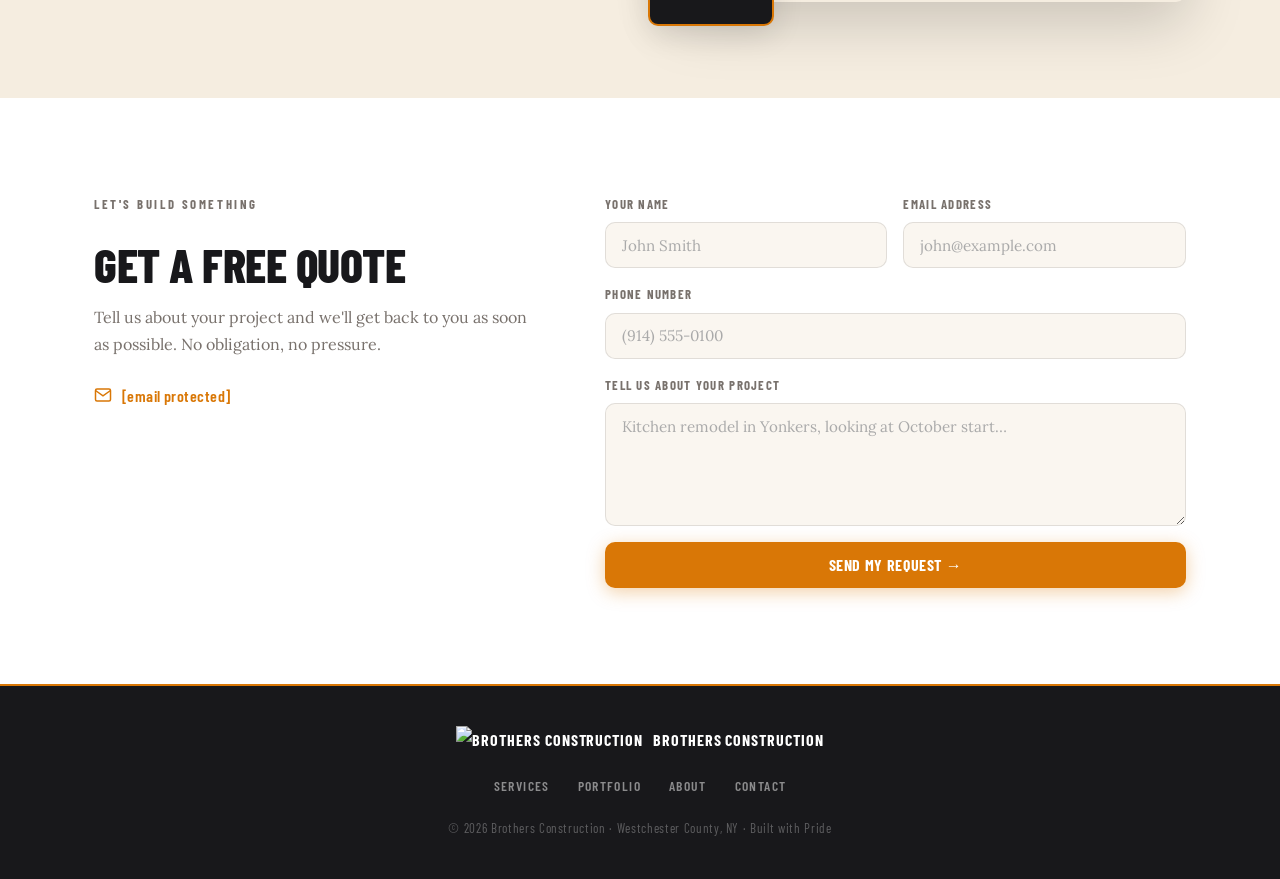
==== commit 215a906b: "Update index.html" ====
--- a/files/index.html
+++ b/files/index.html
@@ -51,9 +51,8 @@
       </div>
     </div>
     <div class="hero-badge">
-      <span>Licensed</span>
-      <span>&amp;</span>
-      <span>Insured</span>
+      <span>Guaranteed</span>
+      <span>Quality</span>
     </div>
   </section>
 
@@ -306,4 +305,4 @@
     });
   </script>
 </body>
-</html>+</html>
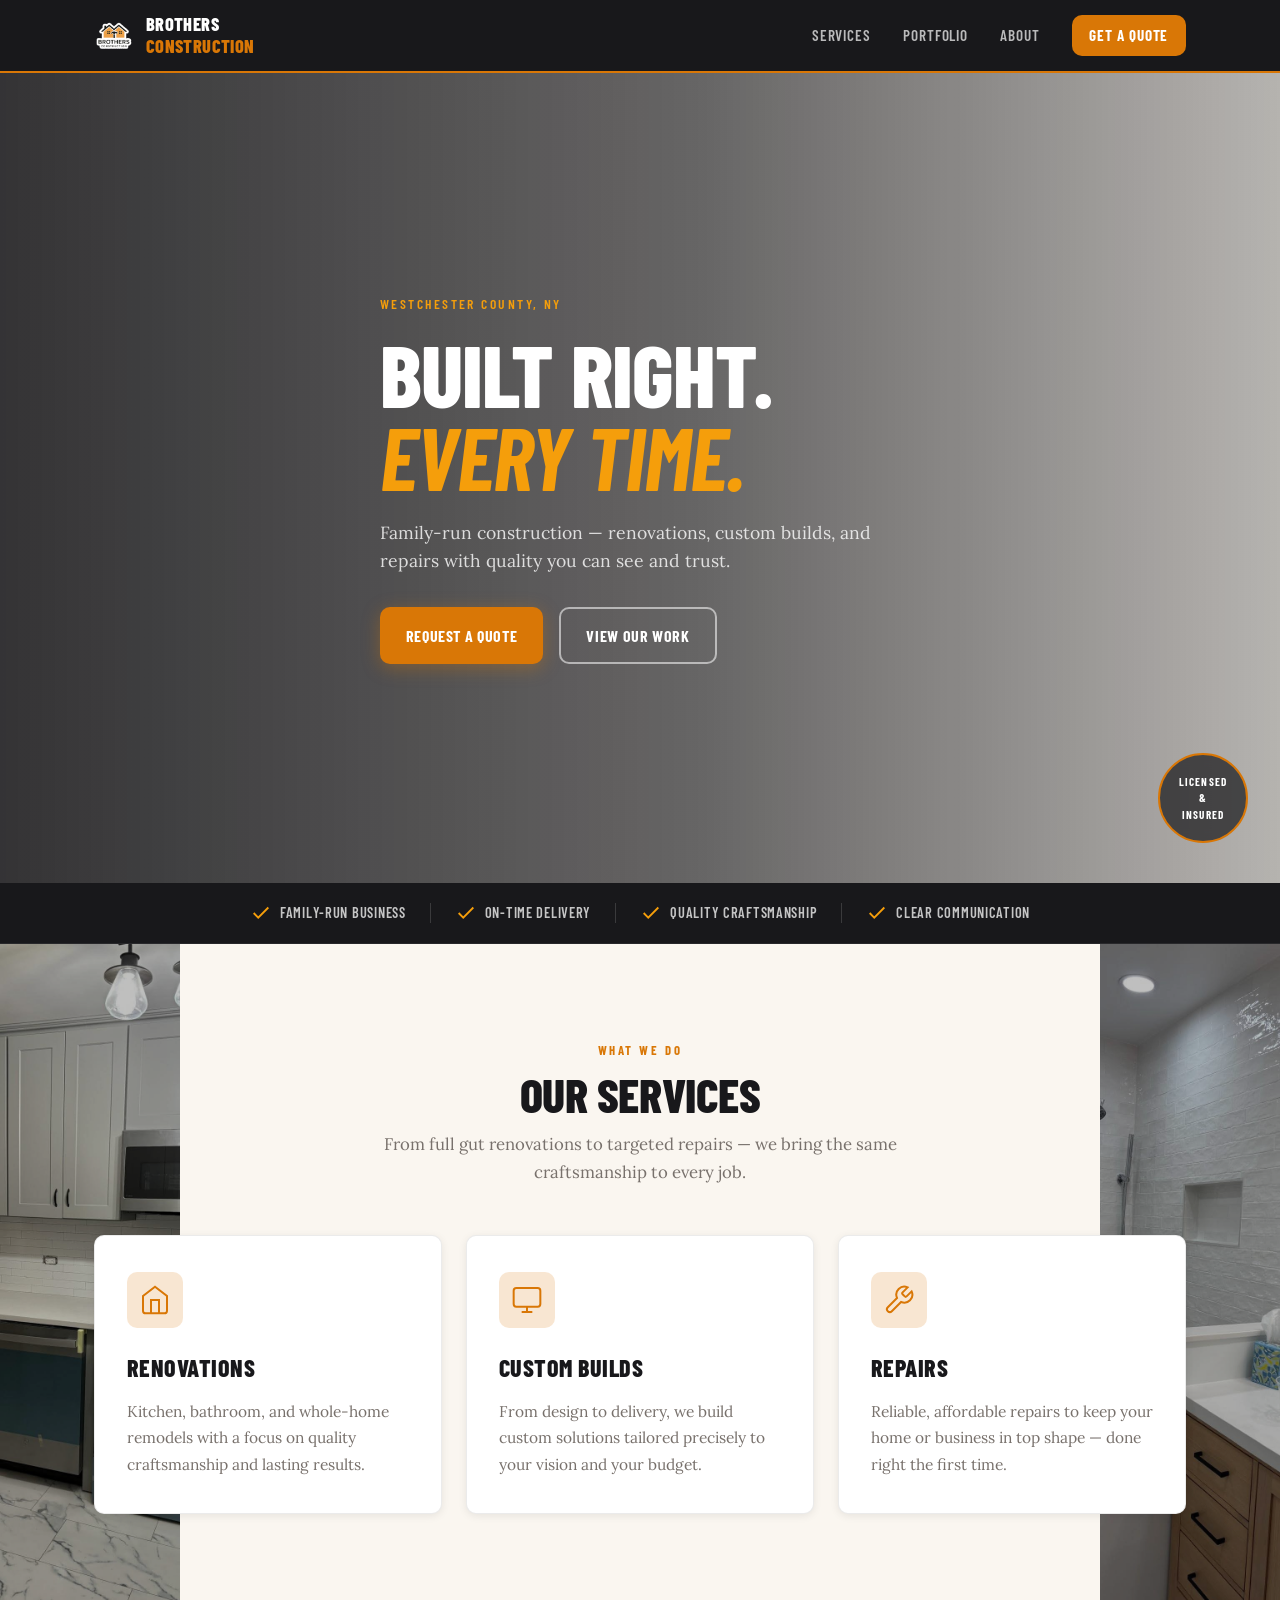
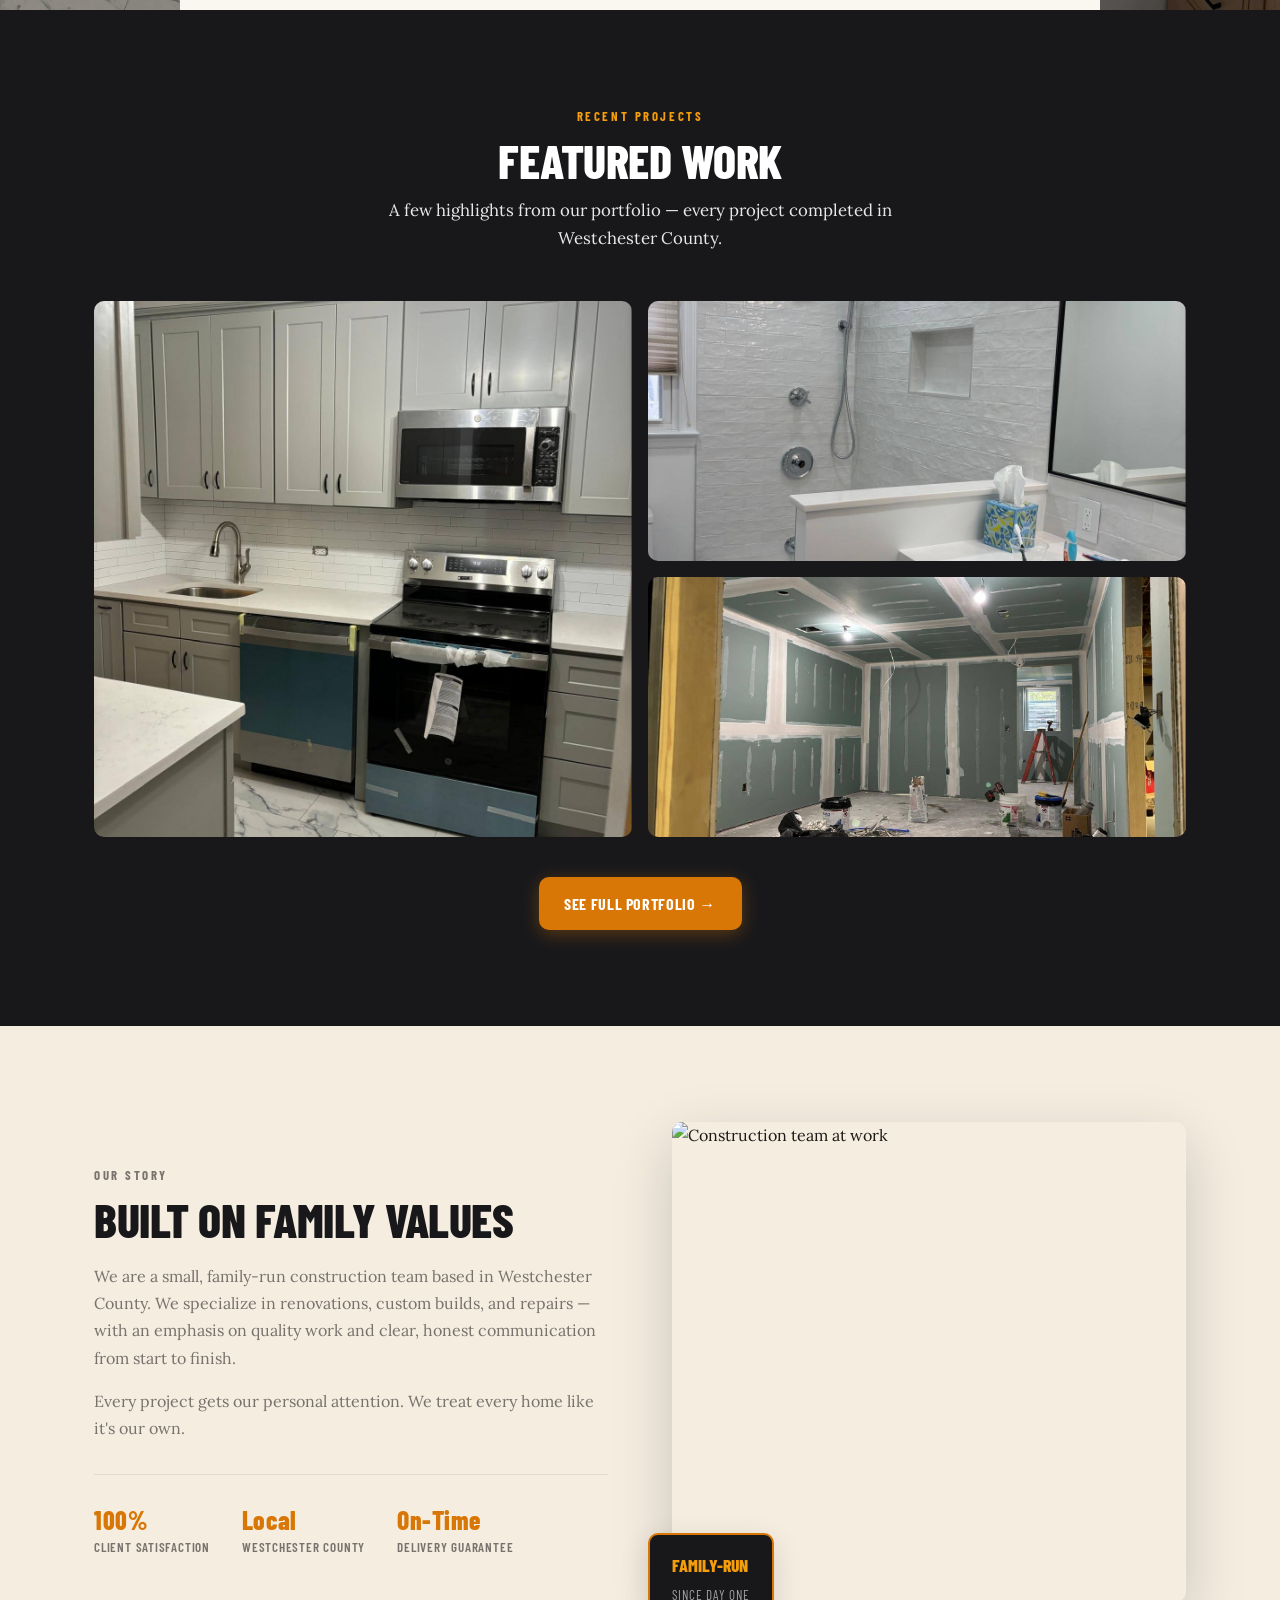
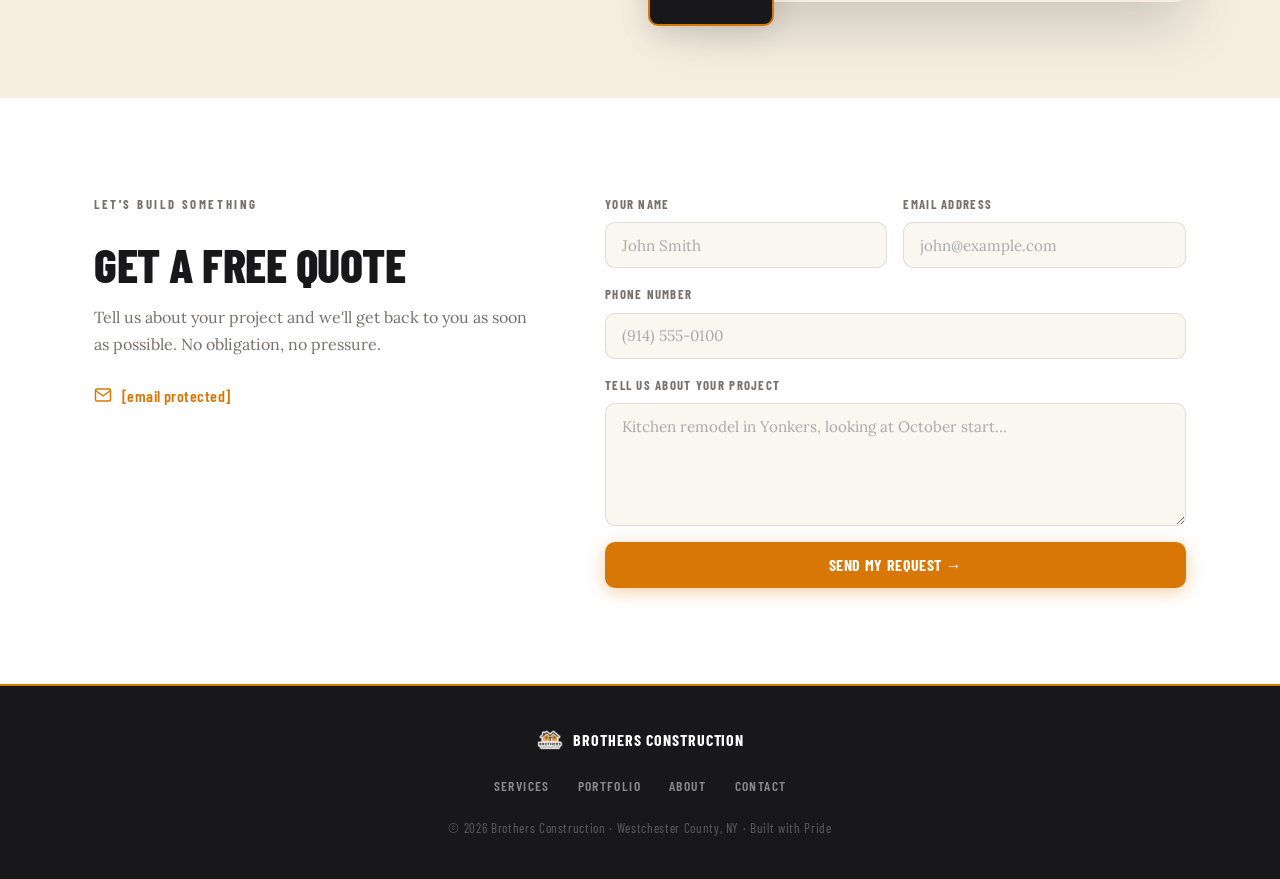
==== commit 40de00f7: "Add files via upload" ====
--- a/files/index.html
+++ b/files/index.html
@@ -16,7 +16,7 @@
   <header id="site-header">
     <div class="container nav-wrap">
       <a class="brand" href="index.html">
-        <img src="images/logo.svg" alt="Brothers Construction" class="logo">
+        <img src="images/logo.png" alt="Brothers Construction" class="logo">
         <span class="brand-text">Brothers<br><em>Construction</em></span>
       </a>
       <nav class="menu" aria-label="Primary">
@@ -51,8 +51,9 @@
       </div>
     </div>
     <div class="hero-badge">
-      <span>Guaranteed</span>
-      <span>Quality</span>
+      <span>Licensed</span>
+      <span>&amp;</span>
+      <span>Insured</span>
     </div>
   </section>
 
@@ -229,7 +230,7 @@
   <footer>
     <div class="container footer-inner">
       <a class="brand brand--footer" href="index.html">
-        <img src="images/logo.svg" alt="Brothers Construction" class="logo logo--sm">
+        <img src="images/logo.png" alt="Brothers Construction" class="logo logo--sm">
         <span>Brothers Construction</span>
       </a>
       <nav class="footer-nav">
@@ -305,4 +306,4 @@
     });
   </script>
 </body>
-</html>
+</html>
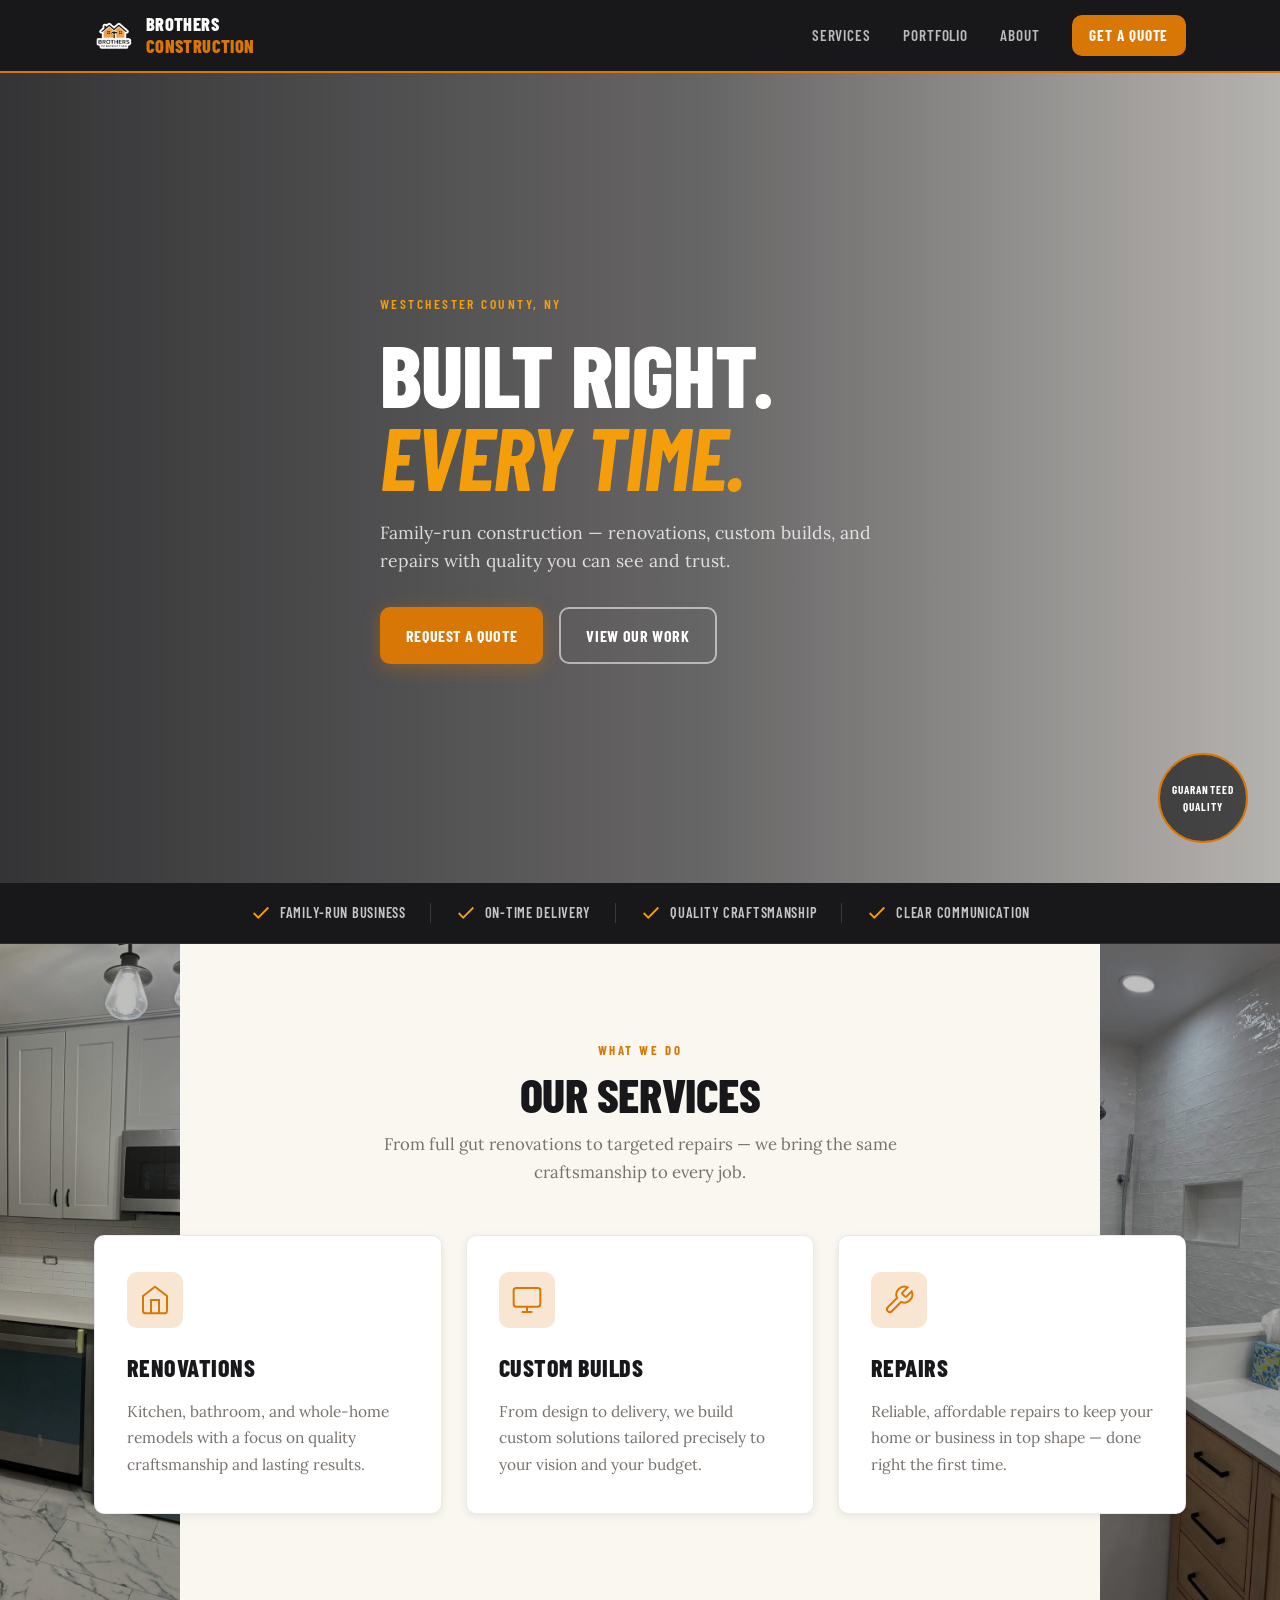
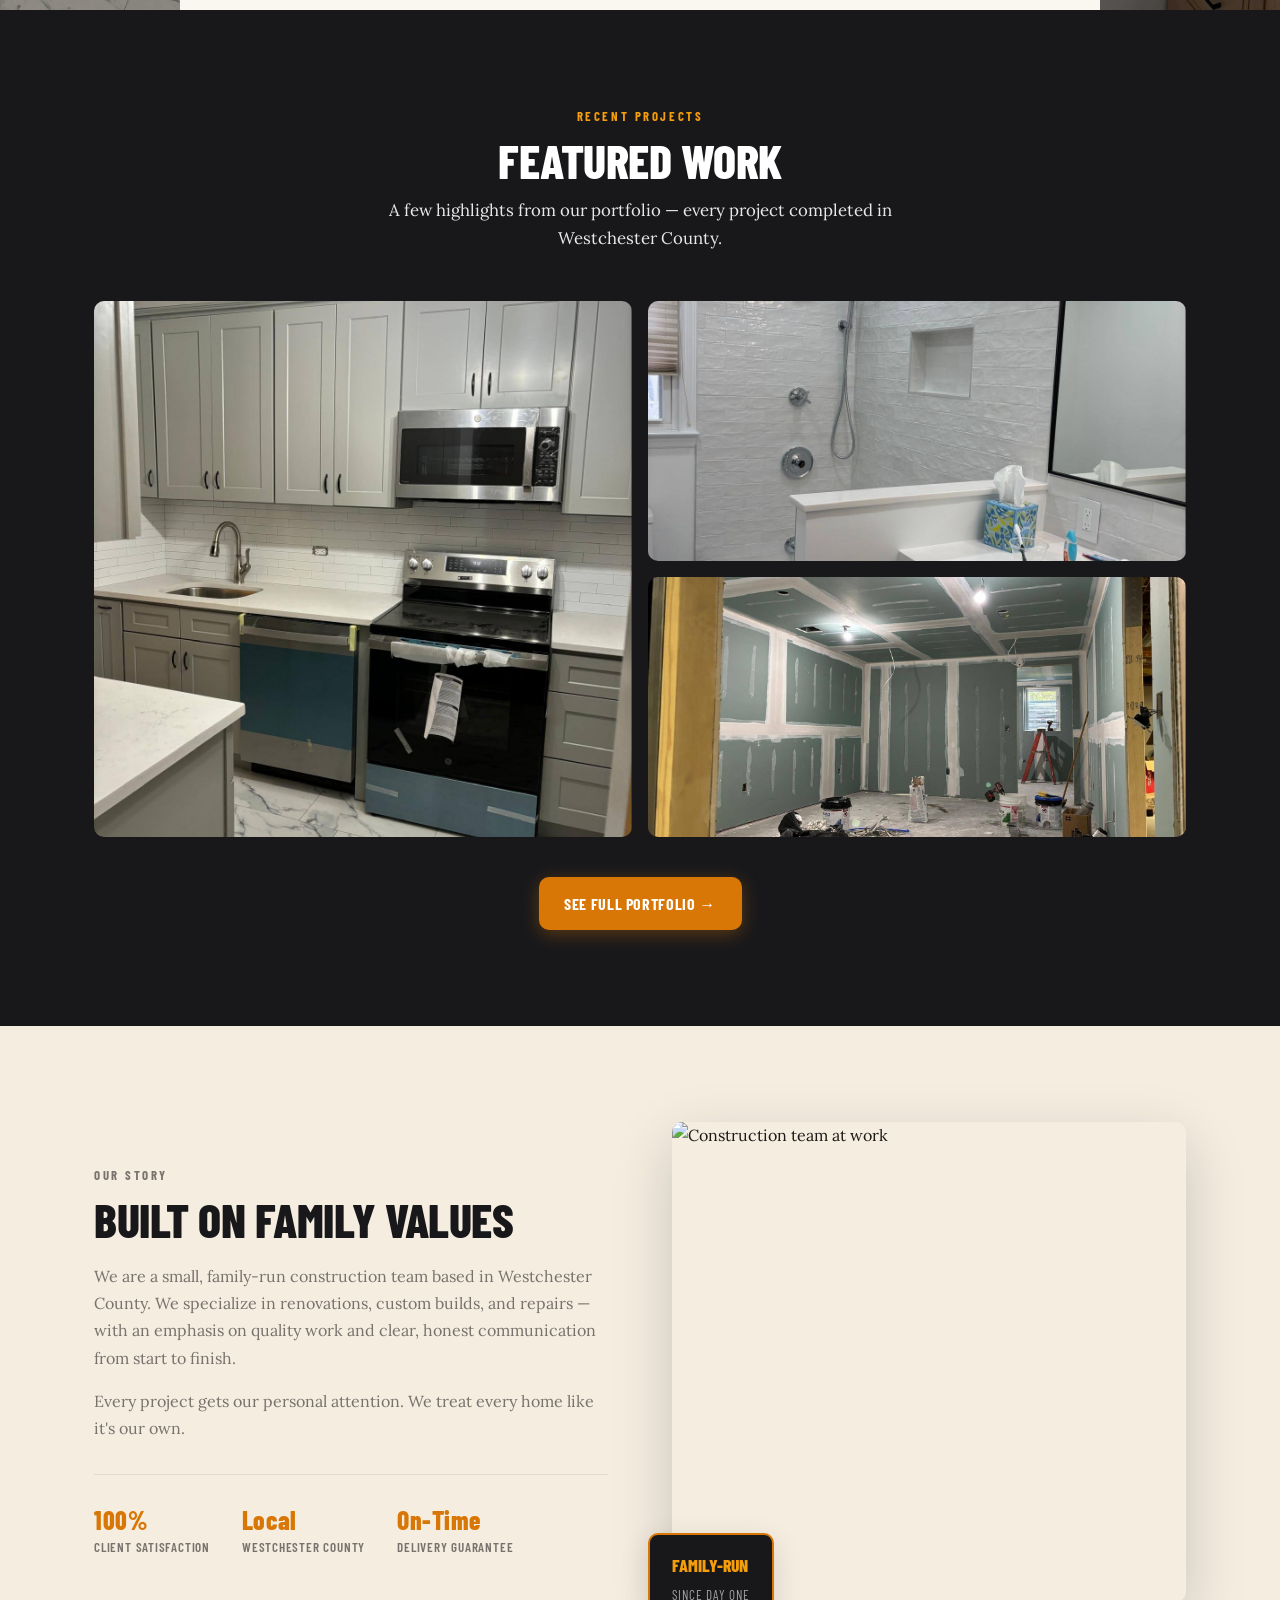
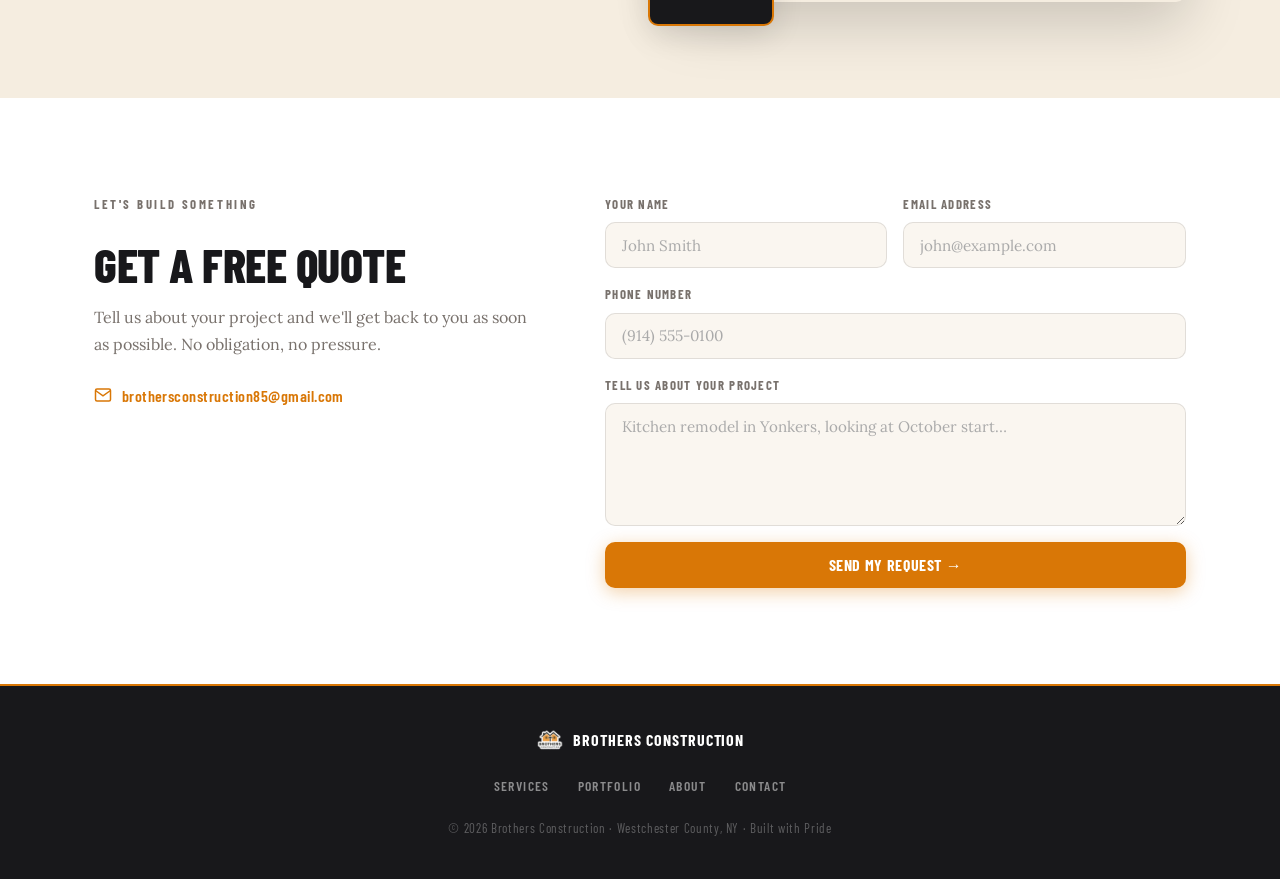
==== commit 427c50f0: "Add files via upload" ====
--- a/files/index.html
+++ b/files/index.html
@@ -51,9 +51,8 @@
       </div>
     </div>
     <div class="hero-badge">
-      <span>Licensed</span>
-      <span>&amp;</span>
-      <span>Insured</span>
+      <span>Guaranteed</span>
+      <span>Quality</span>
     </div>
   </section>
 
@@ -195,13 +194,16 @@
         <h2>Get a Free Quote</h2>
         <p>Tell us about your project and we'll get back to you as soon as possible. No obligation, no pressure.</p>
         <div class="contact-details">
-          <a href="/cdn-cgi/l/email-protection#284a5a475c404d5a5b4b47465b5c5a5d4b5c414746101d684f45494144064b4745" class="contact-link">
+          <a href="mailto:brothersconstruction85@gmail.com" class="contact-link">
             <svg width="18" height="18" viewBox="0 0 24 24" fill="none" stroke="currentColor" stroke-width="2"><path d="M4 4h16c1.1 0 2 .9 2 2v12c0 1.1-.9 2-2 2H4c-1.1 0-2-.9-2-2V6c0-1.1.9-2 2-2z"/><polyline points="22,6 12,13 2,6"/></svg>
-            <span class="__cf_email__" data-cfemail="4c2e3e233824293e3f2f23223f383e392f3825232274790c2b212d2520622f2321">[email&#160;protected]</span>
+            brothersconstruction85@gmail.com
           </a>
         </div>
       </div>
-      <form class="contact-form" method="post" action="#" onsubmit="handleSubmit(event)">
+      <form class="contact-form" method="POST" action="https://api.web3forms.com/submit" onsubmit="handleSubmit(event)">
+        <input type="hidden" name="access_key" value="1a5e471a-2924-410d-b548-b433d705070d">
+        <input type="hidden" name="subject" value="New Quote Request — Brothers Construction">
+        <input type="hidden" name="redirect" value="false">
         <div class="form-row">
           <label class="form-field">
             <span>Your Name</span>
@@ -260,10 +262,21 @@
       document.querySelector('.hamburger').setAttribute('aria-expanded', 'false');
     }
 
-    function handleSubmit(e) {
+    async function handleSubmit(e) {
       e.preventDefault();
-      document.getElementById('form-success').hidden = false;
-      e.target.reset();
+      const form = e.target;
+      const data = new FormData(form);
+      const res  = await fetch('https://api.web3forms.com/submit', {
+        method: 'POST',
+        body: data
+      });
+      const json = await res.json();
+      if (json.success) {
+        document.getElementById('form-success').hidden = false;
+        form.reset();
+      } else {
+        alert('Something went wrong. Please try again or email us directly.');
+      }
     }
 
     // Scroll-reveal
